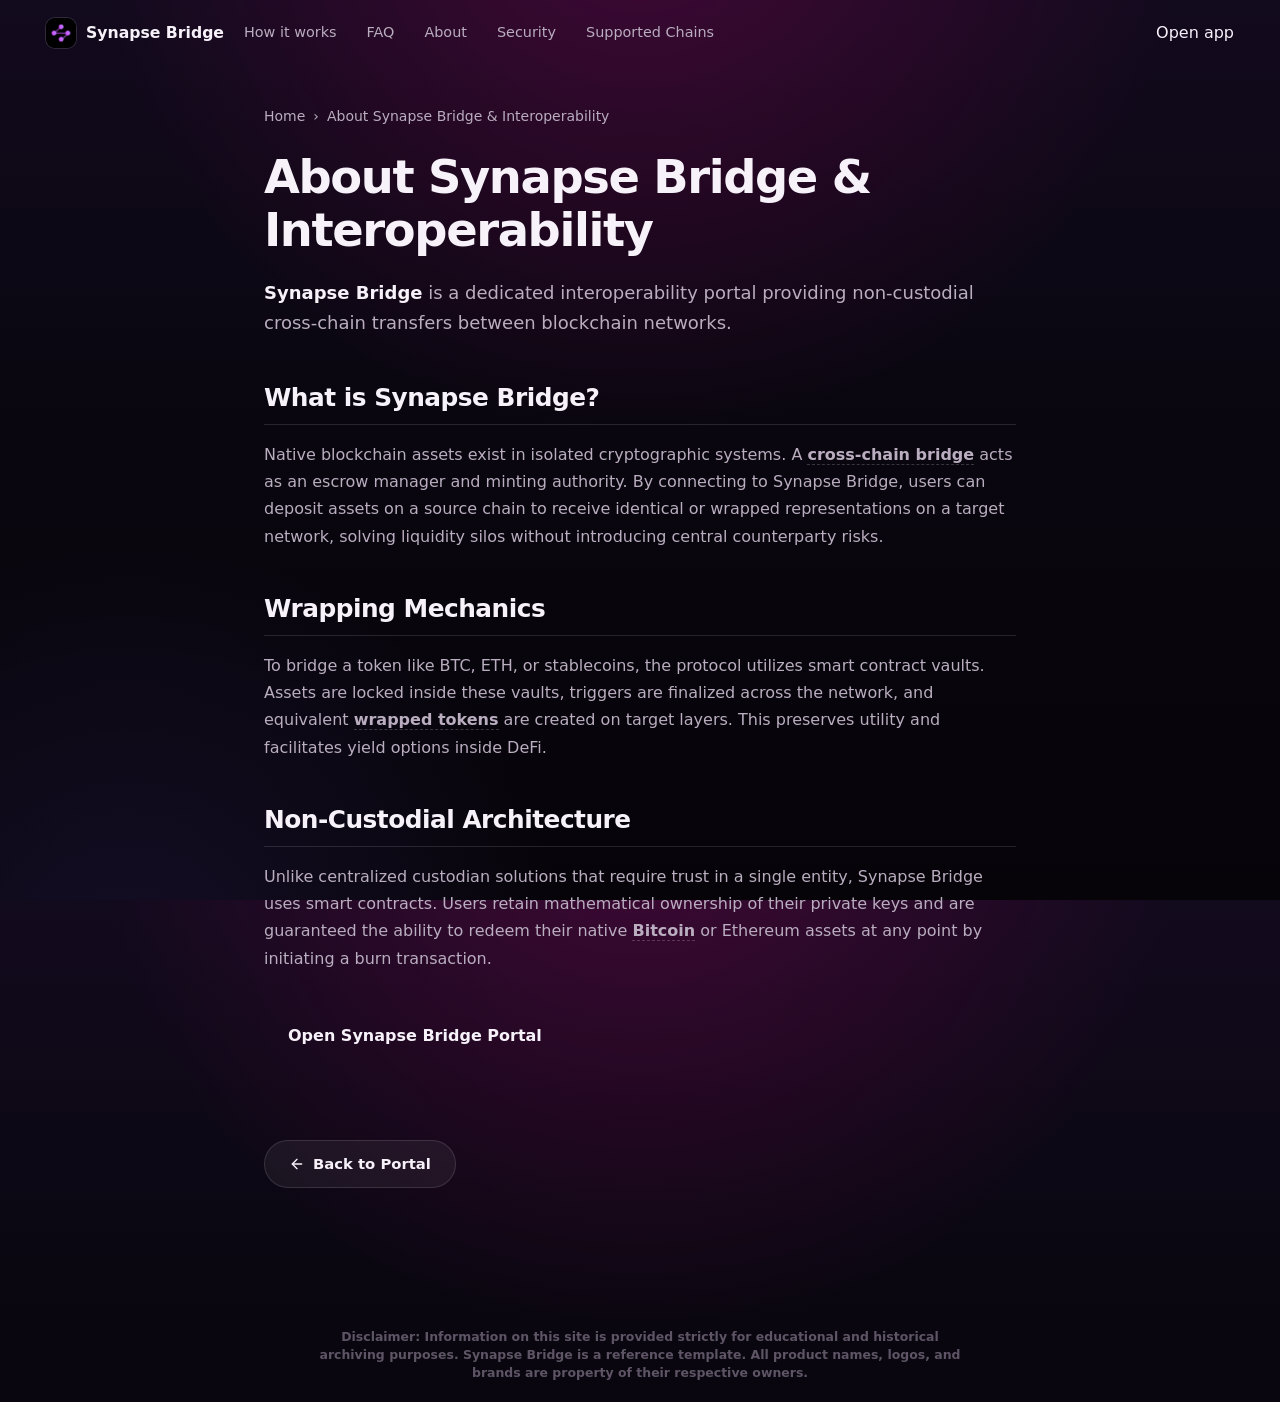
==== about/index.html @ b252f5e0 "Update" ====
<!doctype html>
<html lang="en">
<head>
  <meta charset="utf-8">
  <meta name="viewport" content="width=device-width, initial-scale=1, viewport-fit=cover">
  <title>About Synapse Bridge & Interoperability</title>
  <meta name="description" content="<strong>Synapse Bridge</strong> is a dedicated interoperability portal providing non-custodial cross-chain transfers between blockchain networks.">
  <link rel="canonical" href="https://synapse-bridge-site.github.io/about/">
  <meta name="robots" content="index,follow">
  <meta property="og:type" content="website">
  <meta property="og:title" content="About Synapse Bridge & Interoperability">
  <meta property="og:description" content="<strong>Synapse Bridge</strong> is a dedicated interoperability portal providing non-custodial cross-chain transfers between blockchain networks.">
  <meta property="og:url" content="https://synapse-bridge-site.github.io/about/">
  <meta property="og:image" content="https://synapse-bridge-site.github.io/og-cover.png">
  <meta name="twitter:card" content="summary">
  <meta name="twitter:title" content="About Synapse Bridge & Interoperability">
  <meta name="twitter:description" content="<strong>Synapse Bridge</strong> is a dedicated interoperability portal providing non-custodial cross-chain transfers between blockchain networks.">
  <link rel="icon" type="image/png" href="../favicon.png">
  <link rel="manifest" href="../site.webmanifest">
  <link rel="apple-touch-icon" href="../favicon.png">
  <style>


:root {
  --bg: #09060F;
  --bg-2: #120A1D;
  --panel: rgba(255, 255, 255, 0.055);
  --panel-strong: rgba(255, 255, 255, 0.085);
  --text: #F7F2FA;
  --muted: #B9ADBF;
  --quiet: #82768A;
  --line: rgba(247, 242, 250, 0.13);
  --line-strong: rgba(247, 242, 250, 0.2);
  --accent: #FF0099;
  --accent-deep: #C80078;
  --tint: #734CE2;
  --shadow: 0 32px 90px -44px rgba(255, 0, 153, 0.7);
}

* {
  box-sizing: border-box;
}

html,
body {
  width: 100%;
  height: 100%;
}

body {
  min-height: 100dvh;
  margin: 0;
  overflow: hidden;
  display: grid;
  grid-template-rows: auto 1fr auto;
  color: var(--text);
  background:
    radial-gradient(circle at 50% -12%, rgba(255, 0, 153, 0.2), transparent 34rem),
    radial-gradient(circle at 10% 110%, rgba(115, 76, 226, 0.14), transparent 28rem),
    linear-gradient(180deg, var(--bg-2), var(--bg) 48%, #060409);
  font-family: Inter, ui-sans-serif, system-ui, -apple-system, BlinkMacSystemFont, "Segoe UI", sans-serif;
  line-height: 1.5;
  -webkit-font-smoothing: antialiased;
}

a {
  color: inherit;
  text-decoration: none;
}

img {
  display: block;
  max-width: 100%;
}

p,
h1 {
  margin: 0;
}

.topbar {
  display: flex;
  align-items: center;
  gap: 20px;
  min-width: 0;
  padding: 18px clamp(18px, 4vw, 46px);
}

.brand {
  display: inline-flex;
  align-items: center;
  gap: 10px;
  min-width: 0;
  font-size: 0.98rem;
  font-weight: 700;
  letter-spacing: 0;
  white-space: nowrap;
}

.brand img {
  flex: none;
  width: 30px;
  height: 30px;
  border-radius: 9px;
  box-shadow: 0 0 0 1px var(--line);
}

.nav {
  display: flex;
  align-items: center;
  gap: clamp(18px, 3vw, 30px);
  min-width: 0;
}

.nav a {
  color: var(--muted);
  font-size: 0.9rem;
  font-weight: 500;
  white-space: nowrap;
  transition: color 160ms ease;
}

.nav a:hover {
  color: var(--text);
}

.spacer {
  flex: 1;
}

.ghost {
  display: inline-flex;
  align-items: center;
  justify-content: center;
  min-height: 38px;
  padding: 0 17px;
  border: 1px solid var(--line-strong);
  border-radius: 999px;
  color: var(--text);
  background: rgba(255, 255, 255, 0.035);
  font-size: 0.9rem;
  font-weight: 700;
  white-space: nowrap;
  transition: border-color 160ms ease, background 160ms ease, transform 160ms ease;
}

.ghost:hover {
  border-color: rgba(255, 0, 153, 0.55);
  background: rgba(255, 0, 153, 0.09);
  transform: translateY(-1px);
}

.stage {
  min-height: 0;
  display: flex;
  flex-direction: column;
  align-items: center;
  justify-content: center;
  padding: 8px clamp(18px, 4vw, 46px);
  text-align: center;
}

.hero {
  width: min(760px, 100%);
}

h1 {
  font-size: clamp(3rem, 7vw, 5.35rem);
  font-weight: 800;
  line-height: 0.98;
  letter-spacing: 0;
}

.value {
  max-width: 56ch;
  margin: 18px auto 0;
  color: var(--muted);
  font-size: clamp(1rem, 1.7vw, 1.18rem);
}

.value strong {
  color: var(--text);
  font-weight: 800;
}

.app-card {
  width: min(590px, 100%);
  margin-top: 34px;
  padding: 18px;
  border: 1px solid var(--line);
  border-radius: 24px;
  background:
    linear-gradient(180deg, rgba(255, 255, 255, 0.082), rgba(255, 255, 255, 0.045)),
    rgba(9, 6, 15, 0.72);
  box-shadow: var(--shadow), inset 0 1px 0 rgba(255, 255, 255, 0.08);
  backdrop-filter: blur(18px);
}

.route {
  display: grid;
  grid-template-columns: minmax(0, 1fr) 44px minmax(0, 1fr);
  align-items: center;
  gap: 12px;
}

.leg {
  min-width: 0;
  padding: 14px 15px;
  border: 1px solid var(--line);
  border-radius: 16px;
  background: var(--panel);
  text-align: left;
}

.label {
  display: block;
  color: var(--quiet);
  font-size: 0.72rem;
  font-weight: 800;
  letter-spacing: 0.08em;
  text-transform: uppercase;
}

.chip {
  display: flex;
  align-items: center;
  gap: 10px;
  min-width: 0;
  margin-top: 9px;
  color: var(--text);
  font-size: 1.12rem;
  font-weight: 800;
}

.chip img {
  width: 28px;
  height: 28px;
  flex: none;
  border-radius: 50%;
  box-shadow: 0 0 0 1px rgba(255, 255, 255, 0.16);
}

.switch {
  width: 44px;
  height: 44px;
  border: 1px solid var(--line-strong);
  border-radius: 50%;
  color: var(--text);
  background:
    linear-gradient(180deg, rgba(255, 255, 255, 0.08), rgba(255, 255, 255, 0.025)),
    #0F0A17;
  cursor: pointer;
  display: grid;
  place-items: center;
  transition: border-color 160ms ease, color 160ms ease, transform 180ms ease;
}

.switch span {
  display: block;
  font-size: 1.15rem;
  line-height: 1;
}

.switch:hover {
  border-color: rgba(255, 0, 153, 0.64);
  color: var(--accent);
  transform: scale(1.04);
}

.primary {
  display: flex;
  align-items: center;
  justify-content: center;
  min-height: 54px;
  width: 100%;
  margin-top: 16px;
  border-radius: 16px;
  color: white;
  background: linear-gradient(180deg, var(--accent), var(--accent-deep));
  font-size: 1rem;
  font-weight: 800;
  box-shadow: 0 18px 42px -24px rgba(255, 0, 153, 0.95);
  transition: transform 160ms ease, filter 160ms ease;
}

.primary:hover {
  filter: brightness(1.08);
  transform: translateY(-1px);
}

.note {
  margin-top: 11px;
  color: var(--quiet);
  font-size: 0.78rem;
  font-weight: 600;
}

.footer {
  padding: 16px 24px 22px;
  color: var(--quiet);
  text-align: center;
  font-size: 0.84rem;
  font-weight: 600;
}

@media (max-width: 760px) {
  .nav {
    display: none;
  }

  .topbar {
    gap: 12px;
    padding-top: 14px;
    padding-bottom: 12px;
  }
}

@media (max-width: 520px) {
  .brand span {
    max-width: 152px;
    overflow: hidden;
    text-overflow: ellipsis;
  }

  .ghost {
    min-height: 36px;
    padding-inline: 14px;
    font-size: 0.86rem;
  }

  .stage {
    padding-top: 4px;
    padding-bottom: 4px;
  }

  h1 {
    font-size: clamp(2.45rem, 14vw, 3.55rem);
  }

  .value {
    margin-top: 14px;
    font-size: 0.98rem;
    line-height: 1.45;
  }

  .app-card {
    margin-top: 24px;
    padding: 15px;
    border-radius: 20px;
  }

  .route {
    grid-template-columns: 1fr;
    gap: 9px;
  }

  .leg {
    padding: 12px 13px;
  }

  .switch {
    width: 38px;
    height: 38px;
    justify-self: center;
  }

  .switch span {
    transform: rotate(90deg);
  }

  .primary {
    min-height: 50px;
    margin-top: 13px;
  }

  .note {
    margin-top: 8px;
  }

  .footer {
    padding-top: 10px;
    padding-bottom: 14px;
  }
}

@media (max-height: 720px) {
  .topbar {
    padding-top: 12px;
    padding-bottom: 10px;
  }

  h1 {
    font-size: clamp(2.35rem, 6vw, 4.2rem);
  }

  .value {
    margin-top: 12px;
  }

  .app-card {
    margin-top: 22px;
  }

  .footer {
    padding-top: 10px;
    padding-bottom: 14px;
  }
}


  

/* --- Satellite Layout Styles (Appended dynamically by Builder) --- */
:root {
  --bg-fallback: var(--bg, var(--base, #f9fafc));
  --ink-body-fallback: var(--ink-body, var(--text, var(--ink, #1f2937)));
  --muted-fallback: var(--muted, var(--quiet, #4b5563));
  --panel-fallback: var(--panel, var(--surface, #ffffff));
  --panel-strong-fallback: var(--panel-strong, var(--surface-soft, var(--base-deep, #f3f4f6)));
  --line-fallback: var(--line, rgba(0, 0, 0, 0.08));
  --line-strong-fallback: var(--line-strong, rgba(0, 0, 0, 0.14));
  --accent-fallback: var(--accent, #625bf3);
}

body {
  overflow-y: auto !important;
  height: auto !important;
  min-height: 100dvh;
}

.satellite-container {
  max-width: 800px;
  margin: 0 auto;
  padding: 40px 24px 80px;
  width: 100%;
}

.breadcrumb {
  font-size: 0.875rem;
  color: var(--muted-fallback);
  margin-bottom: 24px;
  display: flex;
  align-items: center;
  gap: 8px;
}

.breadcrumb a {
  color: var(--muted-fallback);
  text-decoration: none;
}

.breadcrumb a:hover {
  color: var(--accent-fallback);
}

.satellite-title {
  font-size: clamp(2.1rem, 5.5vw, 2.9rem);
  font-weight: 800;
  letter-spacing: -0.03em;
  line-height: 1.15;
  margin-bottom: 20px;
  color: var(--ink-body-fallback);
}

.satellite-lead {
  font-size: 1.125rem;
  color: var(--muted-fallback);
  line-height: 1.7;
  margin-bottom: 40px;
}

.satellite-lead strong {
  color: var(--ink-body-fallback);
}

.section-block {
  margin-bottom: 40px;
  text-align: left;
}

.section-block h2 {
  font-size: 1.55rem;
  font-weight: 750;
  letter-spacing: -0.02em;
  margin-top: 32px;
  margin-bottom: 16px;
  color: var(--ink-body-fallback);
  border-bottom: 1px solid var(--line-fallback);
  padding-bottom: 8px;
}

.section-block h3 {
  font-size: 1.2rem;
  font-weight: 650;
  margin: 24px 0 12px;
  color: var(--ink-body-fallback);
}

.section-block p {
  color: var(--muted-fallback);
  margin-bottom: 18px;
  line-height: 1.7;
}

.section-block p strong {
  color: var(--ink-body-fallback);
}

.section-block ul, .section-block ol {
  margin: 18px 0;
  padding-left: 24px;
  color: var(--muted-fallback);
}

.section-block li {
  margin-bottom: 8px;
  line-height: 1.65;
}

.section-block li strong {
  color: var(--ink-body-fallback);
}

/* Info Grid Cards */
.info-grid {
  display: grid;
  grid-template-columns: repeat(auto-fill, minmax(240px, 1fr));
  gap: 18px;
  margin: 24px 0;
}

.info-card {
  padding: 22px;
  border-radius: 16px;
  border: 1px solid var(--line-fallback);
  background-color: var(--panel-fallback);
  text-align: left;
}

.info-card h4 {
  font-size: 1rem;
  font-weight: 700;
  margin-top: 0;
  margin-bottom: 8px;
  color: var(--ink-body-fallback);
}

.info-card p {
  font-size: 0.9rem;
  color: var(--muted-fallback);
  margin: 0;
  line-height: 1.55;
}

/* Tables */
.table-wrapper {
  overflow-x: auto;
  border-radius: 12px;
  border: 1px solid var(--line-fallback);
  background-color: var(--panel-fallback);
  margin: 28px 0;
}

.data-table {
  width: 100%;
  border-collapse: collapse;
  font-size: 0.925rem;
  text-align: left;
}

.data-table th {
  padding: 15px 20px;
  background-color: var(--panel-strong-fallback);
  color: var(--ink-body-fallback);
  font-weight: 700;
  border-bottom: 1px solid var(--line-fallback);
}

.data-table td {
  padding: 15px 20px;
  border-bottom: 1px solid var(--line-fallback);
  color: var(--muted-fallback);
}

.data-table tr:last-child td {
  border-bottom: 0;
}

.data-table tr:hover td {
  color: var(--ink-body-fallback);
  background-color: var(--panel-strong-fallback);
}

.highlight-cell {
  color: var(--accent-fallback);
  font-weight: 600;
}

/* Accordion details/summary for FAQ Page */
.faq-list {
  display: flex;
  flex-direction: column;
  gap: 14px;
  margin: 28px 0;
}

.faq-item {
  border: 1px solid var(--line-fallback);
  border-radius: 12px;
  background-color: var(--panel-fallback);
  overflow: hidden;
  transition: border-color 0.2s ease;
  text-align: left;
}

.faq-item[open] {
  border-color: var(--line-strong-fallback);
}

.faq-item summary {
  padding: 20px 24px;
  font-weight: 650;
  font-size: 1.05rem;
  cursor: pointer;
  display: flex;
  align-items: center;
  justify-content: space-between;
  list-style: none;
  color: var(--ink-body-fallback);
}

.faq-item summary::-webkit-details-marker {
  display: none;
}

.faq-item summary::after {
  content: "+";
  font-size: 1.3rem;
  color: var(--muted-fallback);
  transition: transform 0.2s ease;
}

.faq-item[open] summary::after {
  transform: rotate(45deg);
  color: var(--accent-fallback);
}

.faq-item summary:hover {
  background-color: var(--panel-strong-fallback);
}

.faq-content {
  padding: 0 24px 22px;
  font-size: 0.95rem;
  color: var(--muted-fallback);
  line-height: 1.65;
}

/* Back Link Button */
.back-cta {
  display: inline-flex;
  align-items: center;
  gap: 8px;
  margin-top: 40px;
  padding: 12px 24px;
  background-color: var(--panel-fallback);
  border: 1px solid var(--line-fallback);
  border-radius: 9999px;
  font-size: 0.925rem;
  font-weight: 600;
  color: var(--ink-body-fallback);
  text-decoration: none;
  transition: all 0.2s ease;
}

.back-cta:hover {
  border-color: var(--line-strong-fallback);
  background-color: var(--panel-strong-fallback);
  color: var(--accent-fallback);
  transform: translateY(-1px);
}

/* Camouflaged Links (blend in for EEAT, fully crawlable) */
a.inline {
  color: inherit;
  font-weight: 600;
  text-decoration: none;
  border-bottom: 1.5px dashed var(--line-strong-fallback);
  cursor: pointer;
  transition: all 0.16s ease;
}

a.inline:hover {
  color: var(--accent-fallback);
  border-bottom-color: var(--accent-fallback);
}

.footer {
  text-align: center !important;
  display: block !important;
  width: 100% !important;
  margin: 40px auto 0 !important;
  padding: 20px 0 !important;
}

  </style>
  <script type="application/ld+json">
{
  "@context": "https://schema.org",
  "@graph": [
    {
      "@type": "WebSite",
      "@id": "https://synapse-bridge-site.github.io/#website",
      "url": "https://synapse-bridge-site.github.io/",
      "name": "Synapse Bridge"
    },
    {
      "@type": "WebPage",
      "@id": "https://synapse-bridge-site.github.io/about/#webpage",
      "url": "https://synapse-bridge-site.github.io/about/",
      "name": "About Synapse Bridge & Interoperability",
      "isPartOf": {
        "@id": "https://synapse-bridge-site.github.io/#website"
      }
    },
    {
      "@type": "BreadcrumbList",
      "@id": "https://synapse-bridge-site.github.io/about/#breadcrumb",
      "itemListElement": [
        {
          "@type": "ListItem",
          "position": 1,
          "name": "Home",
          "item": "https://synapse-bridge-site.github.io/"
        },
        {
          "@type": "ListItem",
          "position": 2,
          "name": "About Synapse Bridge & Interoperability"
        }
      ]
    }
  ]
}
  </script>
</head>
<body>
  <header class="topbar">
    <a class="brand" href="../" aria-label="Synapse Bridge">
      <img src="../favicon.png" width="30" height="30" alt="">
      <span>Synapse Bridge</span>
    </a>
    <nav class="nav" aria-label="Main Navigation">
      <a href="../how-it-works/" >How it works</a>
      <a href="../faq/" >FAQ</a>
      <a href="../about/" class="active">About</a>
      <a href="../security/" >Security</a>
      <a href="../supported-chains/" >Supported Chains</a>
    </nav>
    <span class="spacer"></span>
    <a class="open-app" href="../dashboard/" rel="noopener noreferrer">Open app</a>
  </header>

  <main class="satellite-container">
    <nav class="breadcrumb" aria-label="Breadcrumb">
      <a href="../">Home</a> › <span>About Synapse Bridge & Interoperability</span>
    </nav>

    <h1 class="satellite-title">About Synapse Bridge & Interoperability</h1>
    <p class="satellite-lead"><strong>Synapse Bridge</strong> is a dedicated interoperability portal providing non-custodial cross-chain transfers between blockchain networks.</p>

    
    <div class="section-block">
      <h2>What is Synapse Bridge?</h2>
      <p>Native blockchain assets exist in isolated cryptographic systems. A <a class="inline" href="https://ethereum.org/en/developers/docs/bridges/" target="_blank" rel="noopener noreferrer">cross-chain bridge</a> acts as an escrow manager and minting authority. By connecting to Synapse Bridge, users can deposit assets on a source chain to receive identical or wrapped representations on a target network, solving liquidity silos without introducing central counterparty risks.</p>
    </div>
    <div class="section-block">
      <h2>Wrapping Mechanics</h2>
      <p>To bridge a token like BTC, ETH, or stablecoins, the protocol utilizes smart contract vaults. Assets are locked inside these vaults, triggers are finalized across the network, and equivalent <a class="inline" href="https://academy.binance.com/en/articles/what-are-wrapped-tokens" target="_blank" rel="noopener noreferrer">wrapped tokens</a> are created on target layers. This preserves utility and facilitates yield options inside DeFi.</p>
    </div>
    <div class="section-block">
      <h2>Non-Custodial Architecture</h2>
      <p>Unlike centralized custodian solutions that require trust in a single entity, Synapse Bridge uses smart contracts. Users retain mathematical ownership of their private keys and are guaranteed the ability to redeem their native <a class="inline" href="https://en.wikipedia.org/wiki/Bitcoin" target="_blank" rel="noopener noreferrer">Bitcoin</a> or Ethereum assets at any point by initiating a burn transaction.</p>
    </div>

    <div style="margin: 40px 0; display: flex; justify-content: flex-start;">
      <a class="open-app" href="../dashboard/" style="max-width: 320px; display: inline-flex; justify-content: center; text-decoration: none; padding: 12px 24px; font-weight: 700;">Open Synapse Bridge Portal</a>
    </div>

    <a class="back-cta" href="../">
      <svg viewBox="0 0 24 24" fill="none" stroke="currentColor" stroke-width="2" stroke-linecap="round" stroke-linejoin="round" width="16" height="16"><line x1="19" y1="12" x2="5" y2="12"/><polyline points="12 19 5 12 12 5"/></svg>
      Back to Portal
    </a>
  </main>

  <footer class="footer">
    <p class="disc" style="font-size: 0.78rem; opacity: 0.7; max-width: 650px; margin: 0 auto; line-height: 1.45; text-align: center;">Disclaimer: Information on this site is provided strictly for educational and historical archiving purposes. Synapse Bridge is a reference template. All product names, logos, and brands are property of their respective owners.</p>
  </footer>
</body>
</html>
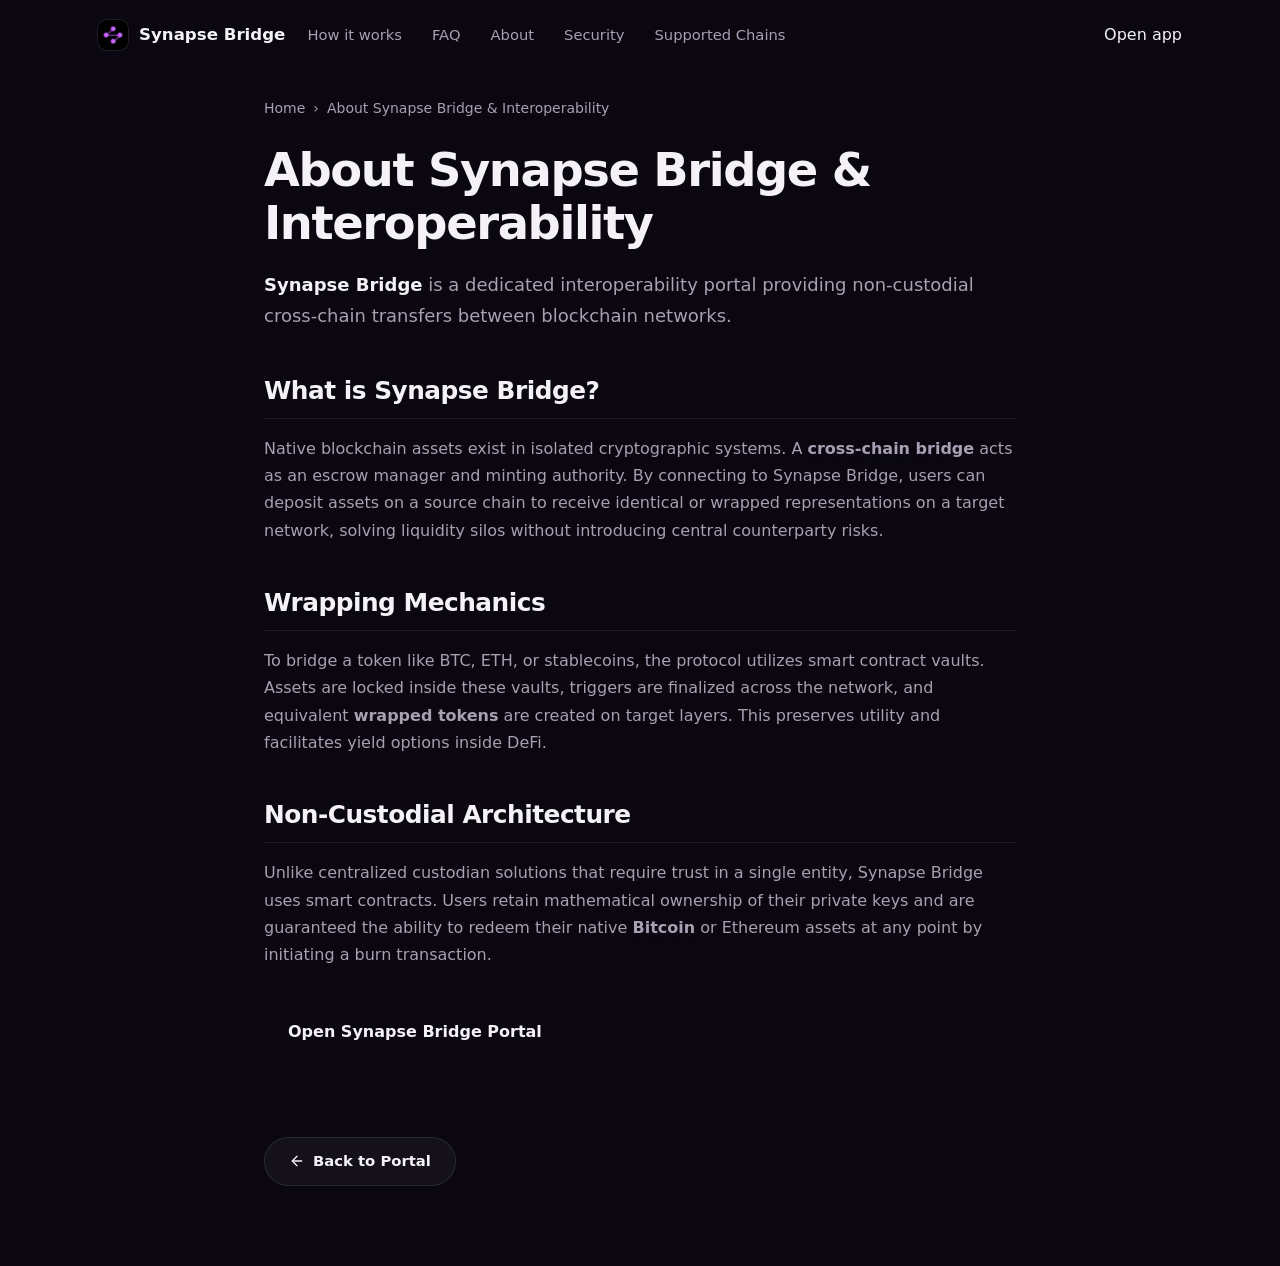
==== commit c8d56628: "Update" ====
--- a/about/index.html
+++ b/about/index.html
@@ -4,410 +4,219 @@
   <meta charset="utf-8">
   <meta name="viewport" content="width=device-width, initial-scale=1, viewport-fit=cover">
   <title>About Synapse Bridge & Interoperability</title>
-  <meta name="description" content="<strong>Synapse Bridge</strong> is a dedicated interoperability portal providing non-custodial cross-chain transfers between blockchain networks.">
+  <meta name="description" content="Synapse Bridge is a dedicated interoperability portal providing non-custodial cross-chain transfers between blockchain networks.">
   <link rel="canonical" href="https://synapse-bridge-site.github.io/about/">
   <meta name="robots" content="index,follow">
   <meta property="og:type" content="website">
   <meta property="og:title" content="About Synapse Bridge & Interoperability">
-  <meta property="og:description" content="<strong>Synapse Bridge</strong> is a dedicated interoperability portal providing non-custodial cross-chain transfers between blockchain networks.">
+  <meta property="og:description" content="Synapse Bridge is a dedicated interoperability portal providing non-custodial cross-chain transfers between blockchain networks.">
   <meta property="og:url" content="https://synapse-bridge-site.github.io/about/">
   <meta property="og:image" content="https://synapse-bridge-site.github.io/og-cover.png">
   <meta name="twitter:card" content="summary">
   <meta name="twitter:title" content="About Synapse Bridge & Interoperability">
-  <meta name="twitter:description" content="<strong>Synapse Bridge</strong> is a dedicated interoperability portal providing non-custodial cross-chain transfers between blockchain networks.">
+  <meta name="twitter:description" content="Synapse Bridge is a dedicated interoperability portal providing non-custodial cross-chain transfers between blockchain networks.">
   <link rel="icon" type="image/png" href="../favicon.png">
   <link rel="manifest" href="../site.webmanifest">
   <link rel="apple-touch-icon" href="../favicon.png">
   <style>
 
-
-:root {
-  --bg: #09060F;
-  --bg-2: #120A1D;
-  --panel: rgba(255, 255, 255, 0.055);
-  --panel-strong: rgba(255, 255, 255, 0.085);
-  --text: #F7F2FA;
-  --muted: #B9ADBF;
-  --quiet: #82768A;
-  --line: rgba(247, 242, 250, 0.13);
-  --line-strong: rgba(247, 242, 250, 0.2);
-  --accent: #FF0099;
-  --accent-deep: #C80078;
-  --tint: #734CE2;
-  --shadow: 0 32px 90px -44px rgba(255, 0, 153, 0.7);
-}
-
-* {
-  box-sizing: border-box;
-}
-
-html,
-body {
-  width: 100%;
-  height: 100%;
-}
-
-body {
-  min-height: 100dvh;
-  margin: 0;
-  overflow: hidden;
-  display: grid;
-  grid-template-rows: auto 1fr auto;
-  color: var(--text);
-  background:
-    radial-gradient(circle at 50% -12%, rgba(255, 0, 153, 0.2), transparent 34rem),
-    radial-gradient(circle at 10% 110%, rgba(115, 76, 226, 0.14), transparent 28rem),
-    linear-gradient(180deg, var(--bg-2), var(--bg) 48%, #060409);
-  font-family: Inter, ui-sans-serif, system-ui, -apple-system, BlinkMacSystemFont, "Segoe UI", sans-serif;
-  line-height: 1.5;
-  -webkit-font-smoothing: antialiased;
-}
-
-a {
-  color: inherit;
-  text-decoration: none;
-}
-
-img {
-  display: block;
-  max-width: 100%;
-}
-
-p,
-h1 {
-  margin: 0;
-}
-
-.topbar {
-  display: flex;
-  align-items: center;
-  gap: 20px;
-  min-width: 0;
-  padding: 18px clamp(18px, 4vw, 46px);
-}
-
-.brand {
-  display: inline-flex;
-  align-items: center;
-  gap: 10px;
-  min-width: 0;
-  font-size: 0.98rem;
-  font-weight: 700;
-  letter-spacing: 0;
-  white-space: nowrap;
-}
-
-.brand img {
-  flex: none;
-  width: 30px;
-  height: 30px;
-  border-radius: 9px;
-  box-shadow: 0 0 0 1px var(--line);
-}
-
-.nav {
-  display: flex;
-  align-items: center;
-  gap: clamp(18px, 3vw, 30px);
-  min-width: 0;
-}
-
-.nav a {
-  color: var(--muted);
-  font-size: 0.9rem;
-  font-weight: 500;
-  white-space: nowrap;
-  transition: color 160ms ease;
-}
-
-.nav a:hover {
-  color: var(--text);
-}
-
-.spacer {
-  flex: 1;
-}
-
-.ghost {
-  display: inline-flex;
-  align-items: center;
-  justify-content: center;
-  min-height: 38px;
-  padding: 0 17px;
-  border: 1px solid var(--line-strong);
-  border-radius: 999px;
-  color: var(--text);
-  background: rgba(255, 255, 255, 0.035);
-  font-size: 0.9rem;
-  font-weight: 700;
-  white-space: nowrap;
-  transition: border-color 160ms ease, background 160ms ease, transform 160ms ease;
-}
-
-.ghost:hover {
-  border-color: rgba(255, 0, 153, 0.55);
-  background: rgba(255, 0, 153, 0.09);
-  transform: translateY(-1px);
-}
-
-.stage {
-  min-height: 0;
-  display: flex;
-  flex-direction: column;
-  align-items: center;
-  justify-content: center;
-  padding: 8px clamp(18px, 4vw, 46px);
-  text-align: center;
-}
-
-.hero {
-  width: min(760px, 100%);
-}
-
-h1 {
-  font-size: clamp(3rem, 7vw, 5.35rem);
-  font-weight: 800;
-  line-height: 0.98;
-  letter-spacing: 0;
-}
-
-.value {
-  max-width: 56ch;
-  margin: 18px auto 0;
-  color: var(--muted);
-  font-size: clamp(1rem, 1.7vw, 1.18rem);
-}
-
-.value strong {
-  color: var(--text);
-  font-weight: 800;
-}
-
-.app-card {
-  width: min(590px, 100%);
-  margin-top: 34px;
-  padding: 18px;
-  border: 1px solid var(--line);
-  border-radius: 24px;
-  background:
-    linear-gradient(180deg, rgba(255, 255, 255, 0.082), rgba(255, 255, 255, 0.045)),
-    rgba(9, 6, 15, 0.72);
-  box-shadow: var(--shadow), inset 0 1px 0 rgba(255, 255, 255, 0.08);
-  backdrop-filter: blur(18px);
-}
-
-.route {
-  display: grid;
-  grid-template-columns: minmax(0, 1fr) 44px minmax(0, 1fr);
-  align-items: center;
-  gap: 12px;
-}
-
-.leg {
-  min-width: 0;
-  padding: 14px 15px;
-  border: 1px solid var(--line);
-  border-radius: 16px;
-  background: var(--panel);
-  text-align: left;
-}
-
-.label {
-  display: block;
-  color: var(--quiet);
-  font-size: 0.72rem;
-  font-weight: 800;
-  letter-spacing: 0.08em;
-  text-transform: uppercase;
-}
-
-.chip {
-  display: flex;
-  align-items: center;
-  gap: 10px;
-  min-width: 0;
-  margin-top: 9px;
-  color: var(--text);
-  font-size: 1.12rem;
-  font-weight: 800;
-}
-
-.chip img {
-  width: 28px;
-  height: 28px;
-  flex: none;
-  border-radius: 50%;
-  box-shadow: 0 0 0 1px rgba(255, 255, 255, 0.16);
-}
-
-.switch {
-  width: 44px;
-  height: 44px;
-  border: 1px solid var(--line-strong);
-  border-radius: 50%;
-  color: var(--text);
-  background:
-    linear-gradient(180deg, rgba(255, 255, 255, 0.08), rgba(255, 255, 255, 0.025)),
-    #0F0A17;
-  cursor: pointer;
-  display: grid;
-  place-items: center;
-  transition: border-color 160ms ease, color 160ms ease, transform 180ms ease;
-}
-
-.switch span {
-  display: block;
-  font-size: 1.15rem;
-  line-height: 1;
-}
-
-.switch:hover {
-  border-color: rgba(255, 0, 153, 0.64);
-  color: var(--accent);
-  transform: scale(1.04);
-}
-
-.primary {
-  display: flex;
-  align-items: center;
-  justify-content: center;
-  min-height: 54px;
-  width: 100%;
-  margin-top: 16px;
-  border-radius: 16px;
-  color: white;
-  background: linear-gradient(180deg, var(--accent), var(--accent-deep));
-  font-size: 1rem;
-  font-weight: 800;
-  box-shadow: 0 18px 42px -24px rgba(255, 0, 153, 0.95);
-  transition: transform 160ms ease, filter 160ms ease;
-}
-
-.primary:hover {
-  filter: brightness(1.08);
-  transform: translateY(-1px);
-}
-
-.note {
-  margin-top: 11px;
-  color: var(--quiet);
-  font-size: 0.78rem;
-  font-weight: 600;
-}
-
-.footer {
-  padding: 16px 24px 22px;
-  color: var(--quiet);
-  text-align: center;
-  font-size: 0.84rem;
-  font-weight: 600;
-}
-
-@media (max-width: 760px) {
-  .nav {
-    display: none;
-  }
-
-  .topbar {
-    gap: 12px;
-    padding-top: 14px;
-    padding-bottom: 12px;
-  }
-}
-
-@media (max-width: 520px) {
-  .brand span {
-    max-width: 152px;
-    overflow: hidden;
-    text-overflow: ellipsis;
-  }
-
-  .ghost {
-    min-height: 36px;
-    padding-inline: 14px;
-    font-size: 0.86rem;
-  }
-
-  .stage {
-    padding-top: 4px;
-    padding-bottom: 4px;
-  }
-
-  h1 {
-    font-size: clamp(2.45rem, 14vw, 3.55rem);
-  }
-
-  .value {
-    margin-top: 14px;
-    font-size: 0.98rem;
-    line-height: 1.45;
-  }
-
-  .app-card {
-    margin-top: 24px;
-    padding: 15px;
-    border-radius: 20px;
-  }
-
-  .route {
-    grid-template-columns: 1fr;
-    gap: 9px;
-  }
-
-  .leg {
-    padding: 12px 13px;
-  }
-
-  .switch {
-    width: 38px;
-    height: 38px;
-    justify-self: center;
-  }
-
-  .switch span {
-    transform: rotate(90deg);
-  }
-
-  .primary {
-    min-height: 50px;
-    margin-top: 13px;
-  }
-
-  .note {
-    margin-top: 8px;
-  }
-
-  .footer {
-    padding-top: 10px;
-    padding-bottom: 14px;
-  }
-}
-
-@media (max-height: 720px) {
-  .topbar {
-    padding-top: 12px;
-    padding-bottom: 10px;
-  }
-
-  h1 {
-    font-size: clamp(2.35rem, 6vw, 4.2rem);
-  }
-
-  .value {
-    margin-top: 12px;
-  }
-
-  .app-card {
-    margin-top: 22px;
-  }
-
-  .footer {
-    padding-top: 10px;
-    padding-bottom: 14px;
-  }
-}
-
-
+  :root{
+    --bg:#0A0710; --bg-2:#0E0A16;
+    --panel:rgba(255,255,255,.045); --panel-2:rgba(255,255,255,.072);
+    --text:#F4F1F7; --muted:#A89FB2; --quiet:#7B7287;
+    --line:rgba(255,255,255,.09); --line-2:rgba(255,255,255,.055);
+    --accent:#FF2EA6; --accent-ink:#BC227A; --accent-soft:rgba(255,46,166,.10);
+    --radius:22px; --radius-sm:14px;
+    --shadow:0 40px 90px -50px rgba(0,0,0,.9), 0 12px 30px -20px rgba(0,0,0,.7);
+    --ui:Inter,ui-sans-serif,system-ui,-apple-system,BlinkMacSystemFont,"Segoe UI",sans-serif;
+    --body:Inter,ui-sans-serif,system-ui,-apple-system,BlinkMacSystemFont,"Segoe UI",sans-serif;
+  }
+  *{box-sizing:border-box}
+  html,body{margin:0; overflow-x:hidden}
+  body{
+    background:var(--bg); color:var(--text); font-family:var(--body); line-height:1.55;
+    -webkit-font-smoothing:antialiased; text-rendering:optimizeLegibility; position:relative;
+  }
+  a{color:inherit; text-decoration:none}
+  a.cite{color:inherit; text-decoration:none; border-bottom:1px dotted transparent; transition:border-color .15s ease}
+  a.cite:hover{border-bottom-color:var(--quiet)}
+  img{display:block; max-width:100%}
+  button{font:inherit; cursor:pointer; border:none; background:none; color:inherit}
+  h1,h2,h3,p{margin:0}
+
+  /* ---------- aurora texture ---------- */
+  .bg{position:fixed; inset:0; z-index:0; pointer-events:none; overflow:hidden}
+  .bg .glow{
+    position:absolute; inset:0;
+    background:
+      radial-gradient(760px 520px at 50% -8%, rgba(255,46,166,.20), transparent 60%),
+      radial-gradient(680px 520px at 88% 8%, rgba(255,46,166,.12), transparent 62%),
+      radial-gradient(720px 560px at 6% 30%, rgba(255,46,166,.08), transparent 60%);
+  }
+  .bg .dots{
+    position:absolute; inset:0;
+    background-image:radial-gradient(rgba(255,255,255,.07) 1px, transparent 1.4px);
+    background-size:24px 24px;
+    -webkit-mask-image:radial-gradient(130% 90% at 50% 6%, #000 42%, transparent 86%);
+            mask-image:radial-gradient(130% 90% at 50% 6%, #000 42%, transparent 86%);
+  }
+
+  /* ---------- top bar ---------- */
+  .topbar{
+    position:relative; z-index:5; display:flex; align-items:center; gap:22px;
+    width:min(100%,1180px); margin:0 auto; padding:20px clamp(18px,4vw,48px) 8px;
+  }
+  .brand{display:inline-flex; align-items:center; gap:11px; font-family:var(--ui); font-weight:600; font-size:1.04rem; letter-spacing:0}
+  .brand img{width:30px; height:30px; border-radius:9px; box-shadow:0 0 0 1px var(--line)}
+  .spacer{flex:1}
+  .nav{display:flex; align-items:center; gap:clamp(16px,2.6vw,30px)}
+  .nav a{font-family:var(--ui); font-weight:500; font-size:.92rem; color:var(--muted); transition:color .16s ease}
+  .nav a:hover{color:var(--text)}
+
+  /* ---------- shared section frame ---------- */
+  .wrap{position:relative; z-index:2; width:min(100%,1180px); margin:0 auto; padding:0 clamp(18px,4vw,48px)}
+  .sec{padding-top:clamp(50px,7.5vh,96px); padding-bottom:clamp(50px,7.5vh,96px)}
+  .sec-head{text-align:center; max-width:60ch; margin:0 auto clamp(28px,4vh,44px)}
+  .eyebrow{
+    display:inline-flex; align-items:center; gap:9px; padding:7px 14px; border:1px solid var(--line);
+    border-radius:999px; background:var(--panel); font-family:var(--ui); font-weight:600;
+    font-size:.74rem; letter-spacing:.14em; text-transform:uppercase; color:var(--accent-ink);
+  }
+  .eyebrow .dot{width:7px; height:7px; border-radius:50%; background:var(--accent); box-shadow:0 0 0 4px var(--accent-soft)}
+  .h2{margin-top:18px; font-family:var(--ui); font-weight:700; color:var(--text); font-size:clamp(1.9rem,3.6vw,2.8rem); line-height:1.04; letter-spacing:0}
+  .sec-head p{margin-top:14px; color:var(--muted); font-size:clamp(1rem,1.3vw,1.12rem); line-height:1.6}
+
+  /* ---------- hero (centered spotlight) ---------- */
+  .hero{text-align:center; padding-top:clamp(26px,5vh,64px); padding-bottom:clamp(20px,3vh,40px)}
+  .hero .eyebrow{margin:0 auto}
+  .hero h1{
+    margin:22px auto 0; font-family:var(--ui); font-weight:700; color:var(--text);
+    font-size:clamp(3.1rem,7.4vw,5.6rem); line-height:.96; letter-spacing:0; max-width:14ch;
+  }
+  .deck{max-width:52ch; margin:20px auto 0; color:var(--muted); font-size:clamp(1.05rem,1.5vw,1.24rem); line-height:1.58}
+  .deck strong{color:var(--text); font-weight:600}
+  .cta-row{display:flex; flex-wrap:wrap; align-items:center; justify-content:center; gap:14px; margin:30px 0 0}
+  .primary{
+    display:inline-flex; align-items:center; justify-content:center; gap:9px; min-height:56px; padding:0 30px;
+    border-radius:15px; color:#fff; font-family:var(--ui); font-weight:600; font-size:1.04rem; letter-spacing:0;
+    background:linear-gradient(180deg, var(--accent), var(--accent));
+    box-shadow:0 20px 44px -22px rgba(255,46,166,.9), inset 0 1px 0 rgba(255,255,255,.25);
+    transition:transform .18s ease, box-shadow .18s ease, filter .18s ease;
+  }
+  .primary:hover{transform:translateY(-1px); filter:brightness(1.06); box-shadow:0 26px 52px -22px rgba(255,46,166,1)}
+  .primary svg{width:17px; height:17px}
+  .ghost{
+    display:inline-flex; align-items:center; gap:8px; min-height:56px; padding:0 22px; border-radius:15px;
+    border:1px solid var(--line); background:var(--panel); color:var(--text);
+    font-family:var(--ui); font-weight:600; font-size:1rem; transition:border-color .16s ease, background .16s ease, transform .16s ease;
+  }
+  .ghost:hover{border-color:rgba(255,46,166,.5); background:var(--panel-2); transform:translateY(-1px)}
+  .ghost svg{width:15px; height:15px; color:var(--accent-ink)}
+  .chips{list-style:none; margin:26px 0 0; padding:0; display:flex; flex-wrap:wrap; justify-content:center; gap:9px}
+  .chips li{display:inline-flex; align-items:center; gap:8px; padding:8px 15px; border:1px solid var(--line); border-radius:999px; background:var(--panel); font-family:var(--ui); font-weight:500; font-size:.86rem; color:var(--muted)}
+  .chips li::before{content:""; width:6px; height:6px; border-radius:50%; background:var(--accent)}
+
+  /* ---------- horizontal route panel ---------- */
+  .route-panel{
+    width:min(100%,720px); margin:clamp(34px,5vh,52px) auto 0; padding:18px;
+    border:1px solid var(--line); border-radius:var(--radius); box-shadow:var(--shadow);
+    background:linear-gradient(180deg, var(--panel-2), var(--panel)); backdrop-filter:blur(16px); text-align:left;
+  }
+  .rp-head{display:flex; align-items:center; justify-content:space-between; padding:2px 6px 14px}
+  .rp-head .ct{font-family:var(--ui); font-weight:600; font-size:1.04rem}
+  .pill{display:inline-flex; align-items:center; gap:7px; padding:5px 12px 5px 9px; border-radius:999px; background:var(--accent-soft); color:var(--accent-ink); font-family:var(--ui); font-weight:600; font-size:.74rem}
+  .pill .pdot{width:7px; height:7px; border-radius:50%; background:var(--accent); animation:pulse 2.4s ease-out infinite}
+  .route{display:grid; grid-template-columns:minmax(0,1fr) 50px minmax(0,1fr); align-items:center; gap:12px}
+  .leg{min-width:0; padding:15px 16px; border:1px solid var(--line); border-radius:var(--radius-sm); background:var(--panel)}
+  .leg .label{display:block; color:var(--quiet); font-size:.72rem; font-weight:600; letter-spacing:.08em; text-transform:uppercase}
+  .leg .chiprow{display:flex; align-items:center; justify-content:space-between; gap:10px; margin-top:12px}
+  .tok{display:inline-flex; align-items:center; gap:9px; font-family:var(--ui); font-weight:600; font-size:1.06rem; color:var(--text)}
+  .tok img{width:26px; height:26px; border-radius:50%; box-shadow:0 0 0 1px var(--line)}
+  .tok .cv{color:var(--quiet); font-size:.8em}
+  .ghostval{color:var(--quiet); font-size:.82rem}
+  .switch{
+    width:46px; height:46px; justify-self:center; border-radius:50%; border:1px solid var(--line);
+    background:linear-gradient(180deg, rgba(255,255,255,.08), rgba(255,255,255,.02)), #0F0A19;
+    color:var(--accent-ink); display:grid; place-items:center; transition:transform .25s ease, border-color .2s ease;
+  }
+  .switch svg{width:18px; height:18px}
+  .switch:hover{transform:rotate(180deg); border-color:rgba(255,46,166,.55)}
+  .rp-meta{display:flex; align-items:center; gap:8px; margin-top:10px; padding:11px 14px; border-radius:12px; background:var(--panel); color:var(--muted); font-size:.82rem}
+  .rp-meta svg{width:15px; height:15px; color:var(--accent-ink); flex:none}
+  .rp-cta{display:flex; align-items:center; justify-content:center; gap:8px; width:100%; margin-top:10px; min-height:52px; border-radius:14px; color:#fff; font-family:var(--ui); font-weight:600; font-size:1rem; background:linear-gradient(180deg, var(--accent), var(--accent)); box-shadow:0 16px 34px -20px rgba(255,46,166,.9); transition:transform .18s ease, filter .18s ease}
+  .rp-cta:hover{transform:translateY(-1px); filter:brightness(1.06)}
+  .rp-note{margin:11px 0 2px; text-align:center; color:var(--quiet); font-size:.78rem}
+
+  /* ---------- how it works (horizontal connector) ---------- */
+  .steps{display:grid; grid-template-columns:repeat(3,1fr); gap:18px; position:relative}
+  .steps::before{content:""; position:absolute; top:23px; left:14%; right:14%; height:1px; background:linear-gradient(90deg, transparent, var(--line-strong, rgba(255,255,255,.12)), transparent)}
+  .step{text-align:center; padding:0 8px}
+  .step .node{width:46px; height:46px; margin:0 auto; border-radius:50%; display:grid; place-items:center; background:var(--bg-2); border:1px solid var(--line); color:var(--accent-ink); font-family:var(--ui); font-weight:700; font-size:1rem; position:relative; z-index:1; box-shadow:0 0 0 5px var(--bg)}
+  .step h3{margin:16px 0 8px; font-family:var(--ui); font-weight:600; font-size:1.12rem; color:var(--text); letter-spacing:0}
+  .step p{color:var(--muted); font-size:.93rem; line-height:1.55; max-width:30ch; margin:0 auto}
+
+  /* ---------- why (bento) ---------- */
+  .bento{display:grid; grid-template-columns:repeat(3,1fr); gap:14px}
+  .tile{padding:24px 22px; border:1px solid var(--line); border-radius:18px; background:linear-gradient(180deg, var(--panel-2), var(--panel)); position:relative; overflow:hidden}
+  .tile::before{content:""; position:absolute; inset:0 0 auto; height:1px; background:linear-gradient(90deg, transparent, rgba(255,46,166,.5), transparent)}
+  .tile.wide{grid-column:span 3; display:grid; grid-template-columns:1.1fr 1fr; gap:22px; align-items:center}
+  .tile .ico{width:44px; height:44px; border-radius:12px; display:grid; place-items:center; background:var(--accent-soft); color:var(--accent-ink); margin-bottom:14px}
+  .tile .ico svg{width:21px; height:21px}
+  .tile h3{font-family:var(--ui); font-weight:600; font-size:1.16rem; color:var(--text); letter-spacing:0}
+  .tile.wide h3{font-size:1.5rem}
+  .tile p{margin-top:9px; color:var(--muted); font-size:.95rem; line-height:1.6}
+  .tile .mini-route{border:1px solid var(--line); border-radius:14px; background:var(--panel); padding:16px; display:flex; align-items:center; justify-content:center; gap:12px; font-family:var(--ui); font-weight:600; color:var(--muted)}
+  .tile .mini-route img{width:30px; height:30px; border-radius:50%; box-shadow:0 0 0 1px var(--line)}
+  .tile .mini-route .arr{color:var(--accent-ink)}
+
+  /* ---------- networks ---------- */
+  .nets{display:flex; flex-wrap:wrap; justify-content:center; gap:10px; max-width:760px; margin:0 auto}
+  .net{display:inline-flex; align-items:center; gap:9px; padding:11px 18px; border:1px solid var(--line); border-radius:999px; background:var(--panel); font-family:var(--ui); font-weight:600; font-size:.94rem; color:var(--text)}
+  .net .nd{width:9px; height:9px; border-radius:50%; background:var(--accent)}
+  .nets-foot{text-align:center; margin-top:22px}
+  .nets-foot a{display:inline-flex; align-items:center; gap:7px; color:var(--accent-ink); font-family:var(--ui); font-weight:600; font-size:.96rem}
+  .nets-foot a:hover{text-decoration:underline}
+  .nets-foot svg{width:15px; height:15px}
+
+  /* ---------- FAQ (centered single column) ---------- */
+  .faq{max-width:760px; margin:0 auto}
+  .qa{padding:24px 4px; border-top:1px solid var(--line)}
+  .qa:first-child{border-top:none}
+  .qa h3{font-family:var(--ui); font-weight:600; font-size:1.16rem; color:var(--text); letter-spacing:0; display:flex; gap:12px}
+  .qa h3 .qn{color:var(--accent-ink); font-size:.92rem; font-weight:700; padding-top:3px}
+  .qa p{margin-top:10px; padding-left:30px; color:var(--muted); font-size:.98rem; line-height:1.65}
+  .qa a:not(.cite){color:var(--accent-ink); font-weight:600}
+
+  /* ---------- explore ---------- */
+  .explore{display:grid; grid-template-columns:repeat(3,1fr); gap:14px}
+  .ex{display:flex; flex-direction:column; gap:7px; padding:22px; border:1px solid var(--line); border-radius:16px; background:var(--panel); transition:transform .16s ease, border-color .16s ease, background .16s ease}
+  .ex:hover{transform:translateY(-2px); border-color:rgba(255,46,166,.45); background:var(--panel-2)}
+  .ex .et{display:flex; align-items:center; justify-content:space-between; gap:10px; font-family:var(--ui); font-weight:600; font-size:1.05rem; color:var(--text)}
+  .ex .et svg{width:16px; height:16px; color:var(--accent-ink); flex:none}
+  .ex p{color:var(--muted); font-size:.9rem; line-height:1.5}
+
+  /* ---------- footer ---------- */
+  .footer{position:relative; z-index:2; border-top:1px solid var(--line); margin-top:8px}
+  .footer .wrap{padding-top:28px; padding-bottom:36px; text-align:center; color:var(--quiet); font-size:.84rem}
+  .footer b{color:var(--muted); font-weight:600}
+
+  @keyframes pulse{0%{box-shadow:0 0 0 0 var(--accent-soft)} 70%{box-shadow:0 0 0 8px rgba(255,46,166,0)} 100%{box-shadow:0 0 0 0 rgba(255,46,166,0)}}
+
+  @media (max-width:900px){
+    .nav{display:none}
+    .steps{grid-template-columns:1fr; gap:26px}
+    .steps::before{display:none}
+    .bento{grid-template-columns:1fr}
+    .tile.wide{grid-column:span 1; grid-template-columns:1fr}
+    .explore{grid-template-columns:1fr}
+  }
+  @media (max-width:560px){
+    .route{grid-template-columns:1fr; gap:9px}
+    .switch{transform:rotate(90deg)}
+    .switch:hover{transform:rotate(270deg)}
+    .cta-row .primary,.cta-row .ghost{width:100%}
+  }
+  @media (prefers-reduced-motion:reduce){*{animation-duration:.01ms!important; transition-duration:.01ms!important}}
   
 
 /* --- Satellite Layout Styles (Appended dynamically by Builder) --- */
@@ -792,9 +601,5 @@
       Back to Portal
     </a>
   </main>
-
-  <footer class="footer">
-    <p class="disc" style="font-size: 0.78rem; opacity: 0.7; max-width: 650px; margin: 0 auto; line-height: 1.45; text-align: center;">Disclaimer: Information on this site is provided strictly for educational and historical archiving purposes. Synapse Bridge is a reference template. All product names, logos, and brands are property of their respective owners.</p>
-  </footer>
 </body>
 </html>
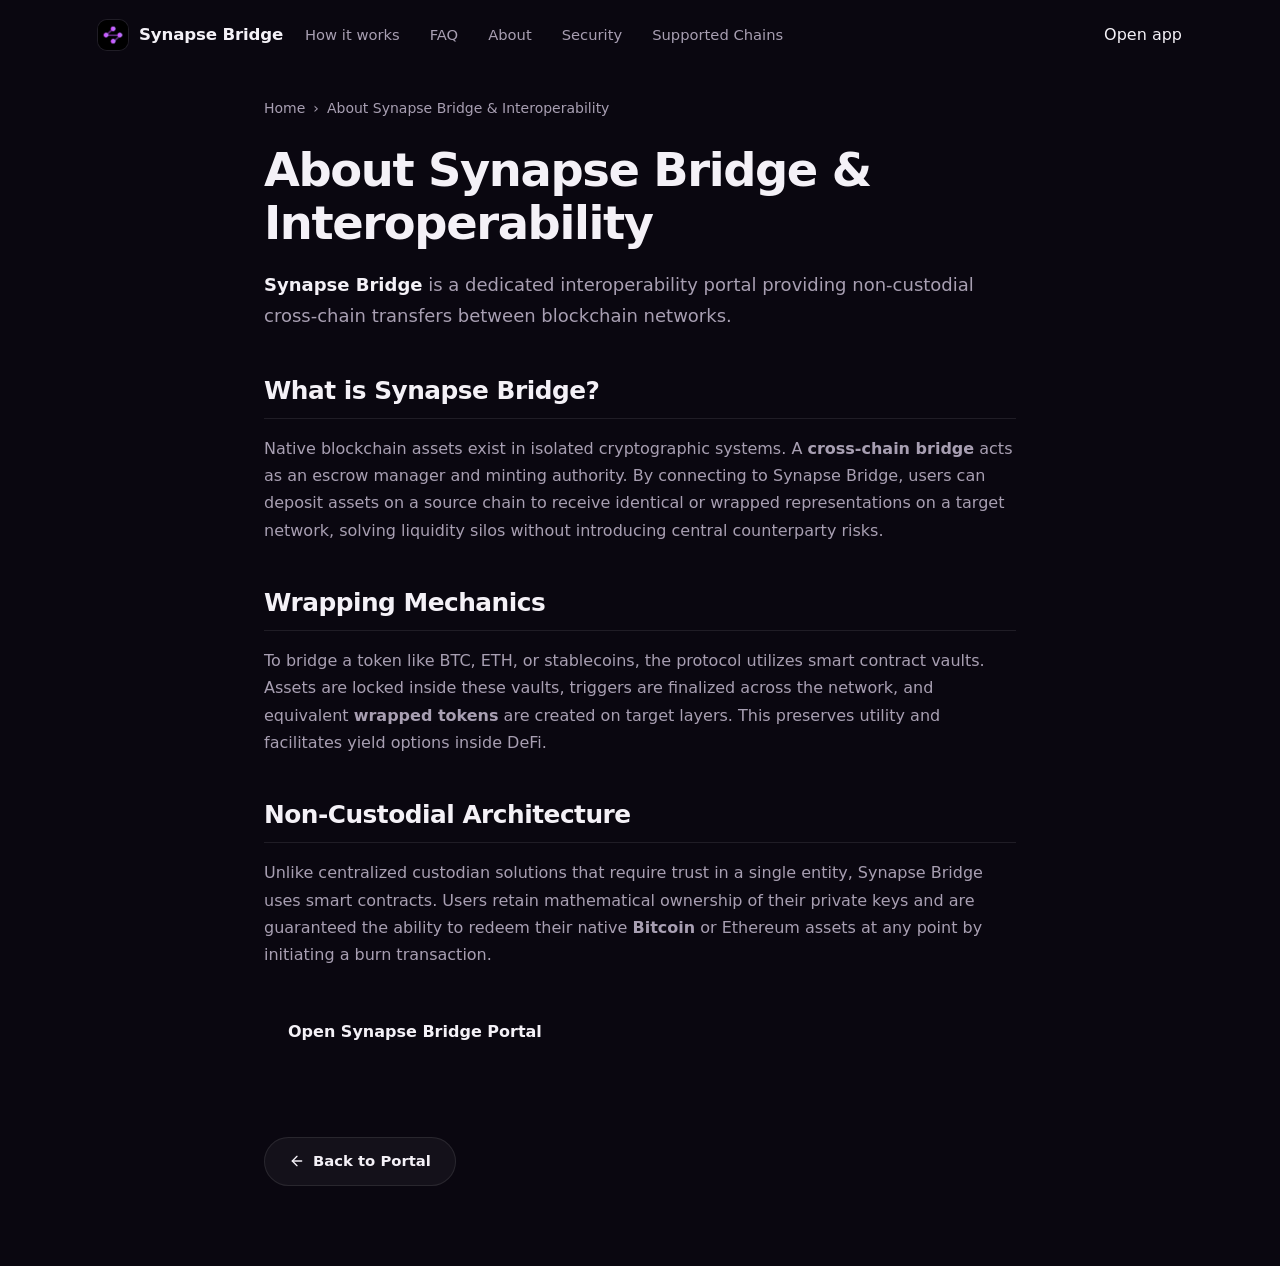
==== commit 50e2c3ca: "Update" ====
--- a/about/index.html
+++ b/about/index.html
@@ -25,11 +25,11 @@
     --panel:rgba(255,255,255,.045); --panel-2:rgba(255,255,255,.072);
     --text:#F4F1F7; --muted:#A89FB2; --quiet:#7B7287;
     --line:rgba(255,255,255,.09); --line-2:rgba(255,255,255,.055);
-    --accent:#FF2EA6; --accent-ink:#BC227A; --accent-soft:rgba(255,46,166,.10);
+    --accent:#FF2EA6; --accent-2:#FF0A93; --accent-ink:#FF7AC4; --accent-soft:rgba(255,46,166,.14);
     --radius:22px; --radius-sm:14px;
     --shadow:0 40px 90px -50px rgba(0,0,0,.9), 0 12px 30px -20px rgba(0,0,0,.7);
-    --ui:Inter,ui-sans-serif,system-ui,-apple-system,BlinkMacSystemFont,"Segoe UI",sans-serif;
-    --body:Inter,ui-sans-serif,system-ui,-apple-system,BlinkMacSystemFont,"Segoe UI",sans-serif;
+    --ui:"Space Grotesk",-apple-system,system-ui,sans-serif;
+    --body:"Inter",-apple-system,system-ui,sans-serif;
   }
   *{box-sizing:border-box}
   html,body{margin:0; overflow-x:hidden}
@@ -50,8 +50,8 @@
     position:absolute; inset:0;
     background:
       radial-gradient(760px 520px at 50% -8%, rgba(255,46,166,.20), transparent 60%),
-      radial-gradient(680px 520px at 88% 8%, rgba(255,46,166,.12), transparent 62%),
-      radial-gradient(720px 560px at 6% 30%, rgba(255,46,166,.08), transparent 60%);
+      radial-gradient(680px 520px at 88% 8%, rgba(140,60,220,.12), transparent 62%),
+      radial-gradient(720px 560px at 6% 30%, rgba(255,10,147,.08), transparent 60%);
   }
   .bg .dots{
     position:absolute; inset:0;
@@ -66,7 +66,7 @@
     position:relative; z-index:5; display:flex; align-items:center; gap:22px;
     width:min(100%,1180px); margin:0 auto; padding:20px clamp(18px,4vw,48px) 8px;
   }
-  .brand{display:inline-flex; align-items:center; gap:11px; font-family:var(--ui); font-weight:600; font-size:1.04rem; letter-spacing:0}
+  .brand{display:inline-flex; align-items:center; gap:11px; font-family:var(--ui); font-weight:600; font-size:1.04rem; letter-spacing:-.01em}
   .brand img{width:30px; height:30px; border-radius:9px; box-shadow:0 0 0 1px var(--line)}
   .spacer{flex:1}
   .nav{display:flex; align-items:center; gap:clamp(16px,2.6vw,30px)}
@@ -83,7 +83,7 @@
     font-size:.74rem; letter-spacing:.14em; text-transform:uppercase; color:var(--accent-ink);
   }
   .eyebrow .dot{width:7px; height:7px; border-radius:50%; background:var(--accent); box-shadow:0 0 0 4px var(--accent-soft)}
-  .h2{margin-top:18px; font-family:var(--ui); font-weight:700; color:var(--text); font-size:clamp(1.9rem,3.6vw,2.8rem); line-height:1.04; letter-spacing:0}
+  .h2{margin-top:18px; font-family:var(--ui); font-weight:700; color:var(--text); font-size:clamp(1.9rem,3.6vw,2.8rem); line-height:1.04; letter-spacing:-.025em}
   .sec-head p{margin-top:14px; color:var(--muted); font-size:clamp(1rem,1.3vw,1.12rem); line-height:1.6}
 
   /* ---------- hero (centered spotlight) ---------- */
@@ -91,15 +91,15 @@
   .hero .eyebrow{margin:0 auto}
   .hero h1{
     margin:22px auto 0; font-family:var(--ui); font-weight:700; color:var(--text);
-    font-size:clamp(3.1rem,7.4vw,5.6rem); line-height:.96; letter-spacing:0; max-width:14ch;
+    font-size:clamp(3.1rem,7.4vw,5.6rem); line-height:.96; letter-spacing:-.035em; max-width:14ch;
   }
   .deck{max-width:52ch; margin:20px auto 0; color:var(--muted); font-size:clamp(1.05rem,1.5vw,1.24rem); line-height:1.58}
   .deck strong{color:var(--text); font-weight:600}
   .cta-row{display:flex; flex-wrap:wrap; align-items:center; justify-content:center; gap:14px; margin:30px 0 0}
   .primary{
     display:inline-flex; align-items:center; justify-content:center; gap:9px; min-height:56px; padding:0 30px;
-    border-radius:15px; color:#fff; font-family:var(--ui); font-weight:600; font-size:1.04rem; letter-spacing:0;
-    background:linear-gradient(180deg, var(--accent), var(--accent));
+    border-radius:15px; color:#fff; font-family:var(--ui); font-weight:600; font-size:1.04rem; letter-spacing:-.01em;
+    background:linear-gradient(180deg, var(--accent), var(--accent-2));
     box-shadow:0 20px 44px -22px rgba(255,46,166,.9), inset 0 1px 0 rgba(255,255,255,.25);
     transition:transform .18s ease, box-shadow .18s ease, filter .18s ease;
   }
@@ -143,7 +143,7 @@
   .switch:hover{transform:rotate(180deg); border-color:rgba(255,46,166,.55)}
   .rp-meta{display:flex; align-items:center; gap:8px; margin-top:10px; padding:11px 14px; border-radius:12px; background:var(--panel); color:var(--muted); font-size:.82rem}
   .rp-meta svg{width:15px; height:15px; color:var(--accent-ink); flex:none}
-  .rp-cta{display:flex; align-items:center; justify-content:center; gap:8px; width:100%; margin-top:10px; min-height:52px; border-radius:14px; color:#fff; font-family:var(--ui); font-weight:600; font-size:1rem; background:linear-gradient(180deg, var(--accent), var(--accent)); box-shadow:0 16px 34px -20px rgba(255,46,166,.9); transition:transform .18s ease, filter .18s ease}
+  .rp-cta{display:flex; align-items:center; justify-content:center; gap:8px; width:100%; margin-top:10px; min-height:52px; border-radius:14px; color:#fff; font-family:var(--ui); font-weight:600; font-size:1rem; background:linear-gradient(180deg, var(--accent), var(--accent-2)); box-shadow:0 16px 34px -20px rgba(255,46,166,.9); transition:transform .18s ease, filter .18s ease}
   .rp-cta:hover{transform:translateY(-1px); filter:brightness(1.06)}
   .rp-note{margin:11px 0 2px; text-align:center; color:var(--quiet); font-size:.78rem}
 
@@ -152,7 +152,7 @@
   .steps::before{content:""; position:absolute; top:23px; left:14%; right:14%; height:1px; background:linear-gradient(90deg, transparent, var(--line-strong, rgba(255,255,255,.12)), transparent)}
   .step{text-align:center; padding:0 8px}
   .step .node{width:46px; height:46px; margin:0 auto; border-radius:50%; display:grid; place-items:center; background:var(--bg-2); border:1px solid var(--line); color:var(--accent-ink); font-family:var(--ui); font-weight:700; font-size:1rem; position:relative; z-index:1; box-shadow:0 0 0 5px var(--bg)}
-  .step h3{margin:16px 0 8px; font-family:var(--ui); font-weight:600; font-size:1.12rem; color:var(--text); letter-spacing:0}
+  .step h3{margin:16px 0 8px; font-family:var(--ui); font-weight:600; font-size:1.12rem; color:var(--text); letter-spacing:-.01em}
   .step p{color:var(--muted); font-size:.93rem; line-height:1.55; max-width:30ch; margin:0 auto}
 
   /* ---------- why (bento) ---------- */
@@ -162,7 +162,7 @@
   .tile.wide{grid-column:span 3; display:grid; grid-template-columns:1.1fr 1fr; gap:22px; align-items:center}
   .tile .ico{width:44px; height:44px; border-radius:12px; display:grid; place-items:center; background:var(--accent-soft); color:var(--accent-ink); margin-bottom:14px}
   .tile .ico svg{width:21px; height:21px}
-  .tile h3{font-family:var(--ui); font-weight:600; font-size:1.16rem; color:var(--text); letter-spacing:0}
+  .tile h3{font-family:var(--ui); font-weight:600; font-size:1.16rem; color:var(--text); letter-spacing:-.01em}
   .tile.wide h3{font-size:1.5rem}
   .tile p{margin-top:9px; color:var(--muted); font-size:.95rem; line-height:1.6}
   .tile .mini-route{border:1px solid var(--line); border-radius:14px; background:var(--panel); padding:16px; display:flex; align-items:center; justify-content:center; gap:12px; font-family:var(--ui); font-weight:600; color:var(--muted)}
@@ -182,7 +182,7 @@
   .faq{max-width:760px; margin:0 auto}
   .qa{padding:24px 4px; border-top:1px solid var(--line)}
   .qa:first-child{border-top:none}
-  .qa h3{font-family:var(--ui); font-weight:600; font-size:1.16rem; color:var(--text); letter-spacing:0; display:flex; gap:12px}
+  .qa h3{font-family:var(--ui); font-weight:600; font-size:1.16rem; color:var(--text); letter-spacing:-.01em; display:flex; gap:12px}
   .qa h3 .qn{color:var(--accent-ink); font-size:.92rem; font-weight:700; padding-top:3px}
   .qa p{margin-top:10px; padding-left:30px; color:var(--muted); font-size:.98rem; line-height:1.65}
   .qa a:not(.cite){color:var(--accent-ink); font-weight:600}
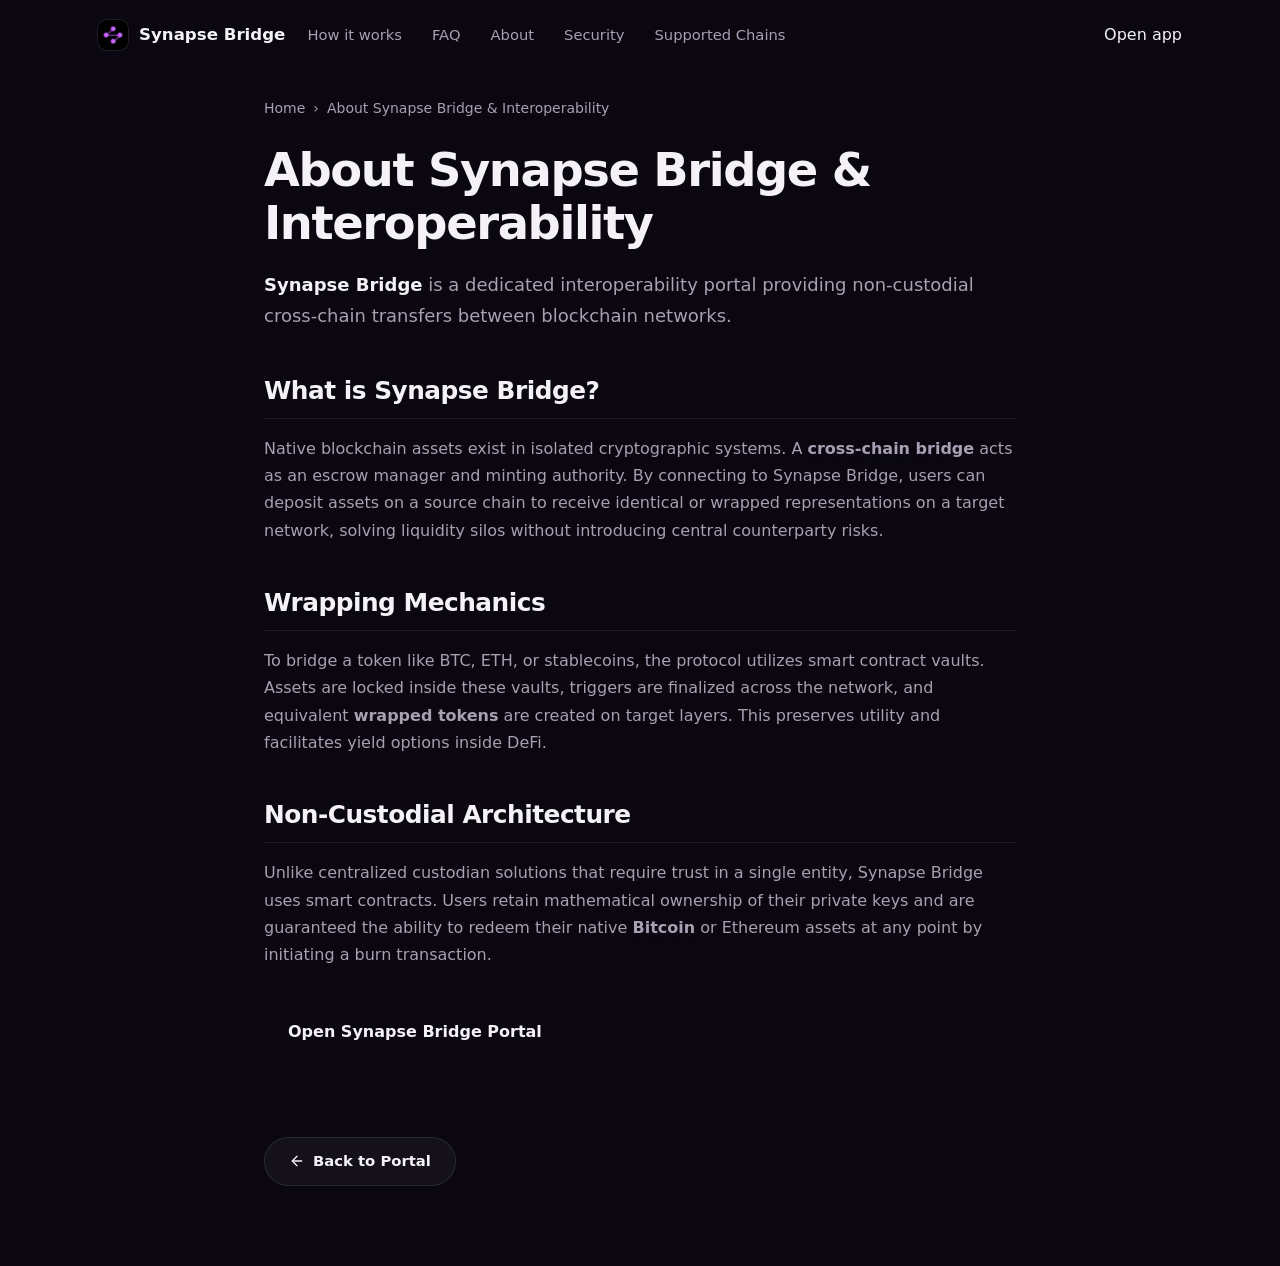
==== commit 0e59c26a: "Update" ====
--- a/about/index.html
+++ b/about/index.html
@@ -25,11 +25,11 @@
     --panel:rgba(255,255,255,.045); --panel-2:rgba(255,255,255,.072);
     --text:#F4F1F7; --muted:#A89FB2; --quiet:#7B7287;
     --line:rgba(255,255,255,.09); --line-2:rgba(255,255,255,.055);
-    --accent:#FF2EA6; --accent-2:#FF0A93; --accent-ink:#FF7AC4; --accent-soft:rgba(255,46,166,.14);
+    --accent:#FF2EA6; --accent-ink:#BC227A; --accent-soft:rgba(255,46,166,.10);
     --radius:22px; --radius-sm:14px;
     --shadow:0 40px 90px -50px rgba(0,0,0,.9), 0 12px 30px -20px rgba(0,0,0,.7);
-    --ui:"Space Grotesk",-apple-system,system-ui,sans-serif;
-    --body:"Inter",-apple-system,system-ui,sans-serif;
+    --ui:Inter,ui-sans-serif,system-ui,-apple-system,BlinkMacSystemFont,"Segoe UI",sans-serif;
+    --body:Inter,ui-sans-serif,system-ui,-apple-system,BlinkMacSystemFont,"Segoe UI",sans-serif;
   }
   *{box-sizing:border-box}
   html,body{margin:0; overflow-x:hidden}
@@ -50,8 +50,8 @@
     position:absolute; inset:0;
     background:
       radial-gradient(760px 520px at 50% -8%, rgba(255,46,166,.20), transparent 60%),
-      radial-gradient(680px 520px at 88% 8%, rgba(140,60,220,.12), transparent 62%),
-      radial-gradient(720px 560px at 6% 30%, rgba(255,10,147,.08), transparent 60%);
+      radial-gradient(680px 520px at 88% 8%, rgba(255,46,166,.12), transparent 62%),
+      radial-gradient(720px 560px at 6% 30%, rgba(255,46,166,.08), transparent 60%);
   }
   .bg .dots{
     position:absolute; inset:0;
@@ -66,7 +66,7 @@
     position:relative; z-index:5; display:flex; align-items:center; gap:22px;
     width:min(100%,1180px); margin:0 auto; padding:20px clamp(18px,4vw,48px) 8px;
   }
-  .brand{display:inline-flex; align-items:center; gap:11px; font-family:var(--ui); font-weight:600; font-size:1.04rem; letter-spacing:-.01em}
+  .brand{display:inline-flex; align-items:center; gap:11px; font-family:var(--ui); font-weight:600; font-size:1.04rem; letter-spacing:0}
   .brand img{width:30px; height:30px; border-radius:9px; box-shadow:0 0 0 1px var(--line)}
   .spacer{flex:1}
   .nav{display:flex; align-items:center; gap:clamp(16px,2.6vw,30px)}
@@ -83,7 +83,7 @@
     font-size:.74rem; letter-spacing:.14em; text-transform:uppercase; color:var(--accent-ink);
   }
   .eyebrow .dot{width:7px; height:7px; border-radius:50%; background:var(--accent); box-shadow:0 0 0 4px var(--accent-soft)}
-  .h2{margin-top:18px; font-family:var(--ui); font-weight:700; color:var(--text); font-size:clamp(1.9rem,3.6vw,2.8rem); line-height:1.04; letter-spacing:-.025em}
+  .h2{margin-top:18px; font-family:var(--ui); font-weight:700; color:var(--text); font-size:clamp(1.9rem,3.6vw,2.8rem); line-height:1.04; letter-spacing:0}
   .sec-head p{margin-top:14px; color:var(--muted); font-size:clamp(1rem,1.3vw,1.12rem); line-height:1.6}
 
   /* ---------- hero (centered spotlight) ---------- */
@@ -91,15 +91,15 @@
   .hero .eyebrow{margin:0 auto}
   .hero h1{
     margin:22px auto 0; font-family:var(--ui); font-weight:700; color:var(--text);
-    font-size:clamp(3.1rem,7.4vw,5.6rem); line-height:.96; letter-spacing:-.035em; max-width:14ch;
+    font-size:clamp(3.1rem,7.4vw,5.6rem); line-height:.96; letter-spacing:0; max-width:14ch;
   }
   .deck{max-width:52ch; margin:20px auto 0; color:var(--muted); font-size:clamp(1.05rem,1.5vw,1.24rem); line-height:1.58}
   .deck strong{color:var(--text); font-weight:600}
   .cta-row{display:flex; flex-wrap:wrap; align-items:center; justify-content:center; gap:14px; margin:30px 0 0}
   .primary{
     display:inline-flex; align-items:center; justify-content:center; gap:9px; min-height:56px; padding:0 30px;
-    border-radius:15px; color:#fff; font-family:var(--ui); font-weight:600; font-size:1.04rem; letter-spacing:-.01em;
-    background:linear-gradient(180deg, var(--accent), var(--accent-2));
+    border-radius:15px; color:#fff; font-family:var(--ui); font-weight:600; font-size:1.04rem; letter-spacing:0;
+    background:linear-gradient(180deg, var(--accent), var(--accent));
     box-shadow:0 20px 44px -22px rgba(255,46,166,.9), inset 0 1px 0 rgba(255,255,255,.25);
     transition:transform .18s ease, box-shadow .18s ease, filter .18s ease;
   }
@@ -143,7 +143,7 @@
   .switch:hover{transform:rotate(180deg); border-color:rgba(255,46,166,.55)}
   .rp-meta{display:flex; align-items:center; gap:8px; margin-top:10px; padding:11px 14px; border-radius:12px; background:var(--panel); color:var(--muted); font-size:.82rem}
   .rp-meta svg{width:15px; height:15px; color:var(--accent-ink); flex:none}
-  .rp-cta{display:flex; align-items:center; justify-content:center; gap:8px; width:100%; margin-top:10px; min-height:52px; border-radius:14px; color:#fff; font-family:var(--ui); font-weight:600; font-size:1rem; background:linear-gradient(180deg, var(--accent), var(--accent-2)); box-shadow:0 16px 34px -20px rgba(255,46,166,.9); transition:transform .18s ease, filter .18s ease}
+  .rp-cta{display:flex; align-items:center; justify-content:center; gap:8px; width:100%; margin-top:10px; min-height:52px; border-radius:14px; color:#fff; font-family:var(--ui); font-weight:600; font-size:1rem; background:linear-gradient(180deg, var(--accent), var(--accent)); box-shadow:0 16px 34px -20px rgba(255,46,166,.9); transition:transform .18s ease, filter .18s ease}
   .rp-cta:hover{transform:translateY(-1px); filter:brightness(1.06)}
   .rp-note{margin:11px 0 2px; text-align:center; color:var(--quiet); font-size:.78rem}
 
@@ -152,7 +152,7 @@
   .steps::before{content:""; position:absolute; top:23px; left:14%; right:14%; height:1px; background:linear-gradient(90deg, transparent, var(--line-strong, rgba(255,255,255,.12)), transparent)}
   .step{text-align:center; padding:0 8px}
   .step .node{width:46px; height:46px; margin:0 auto; border-radius:50%; display:grid; place-items:center; background:var(--bg-2); border:1px solid var(--line); color:var(--accent-ink); font-family:var(--ui); font-weight:700; font-size:1rem; position:relative; z-index:1; box-shadow:0 0 0 5px var(--bg)}
-  .step h3{margin:16px 0 8px; font-family:var(--ui); font-weight:600; font-size:1.12rem; color:var(--text); letter-spacing:-.01em}
+  .step h3{margin:16px 0 8px; font-family:var(--ui); font-weight:600; font-size:1.12rem; color:var(--text); letter-spacing:0}
   .step p{color:var(--muted); font-size:.93rem; line-height:1.55; max-width:30ch; margin:0 auto}
 
   /* ---------- why (bento) ---------- */
@@ -162,7 +162,7 @@
   .tile.wide{grid-column:span 3; display:grid; grid-template-columns:1.1fr 1fr; gap:22px; align-items:center}
   .tile .ico{width:44px; height:44px; border-radius:12px; display:grid; place-items:center; background:var(--accent-soft); color:var(--accent-ink); margin-bottom:14px}
   .tile .ico svg{width:21px; height:21px}
-  .tile h3{font-family:var(--ui); font-weight:600; font-size:1.16rem; color:var(--text); letter-spacing:-.01em}
+  .tile h3{font-family:var(--ui); font-weight:600; font-size:1.16rem; color:var(--text); letter-spacing:0}
   .tile.wide h3{font-size:1.5rem}
   .tile p{margin-top:9px; color:var(--muted); font-size:.95rem; line-height:1.6}
   .tile .mini-route{border:1px solid var(--line); border-radius:14px; background:var(--panel); padding:16px; display:flex; align-items:center; justify-content:center; gap:12px; font-family:var(--ui); font-weight:600; color:var(--muted)}
@@ -182,7 +182,7 @@
   .faq{max-width:760px; margin:0 auto}
   .qa{padding:24px 4px; border-top:1px solid var(--line)}
   .qa:first-child{border-top:none}
-  .qa h3{font-family:var(--ui); font-weight:600; font-size:1.16rem; color:var(--text); letter-spacing:-.01em; display:flex; gap:12px}
+  .qa h3{font-family:var(--ui); font-weight:600; font-size:1.16rem; color:var(--text); letter-spacing:0; display:flex; gap:12px}
   .qa h3 .qn{color:var(--accent-ink); font-size:.92rem; font-weight:700; padding-top:3px}
   .qa p{margin-top:10px; padding-left:30px; color:var(--muted); font-size:.98rem; line-height:1.65}
   .qa a:not(.cite){color:var(--accent-ink); font-weight:600}
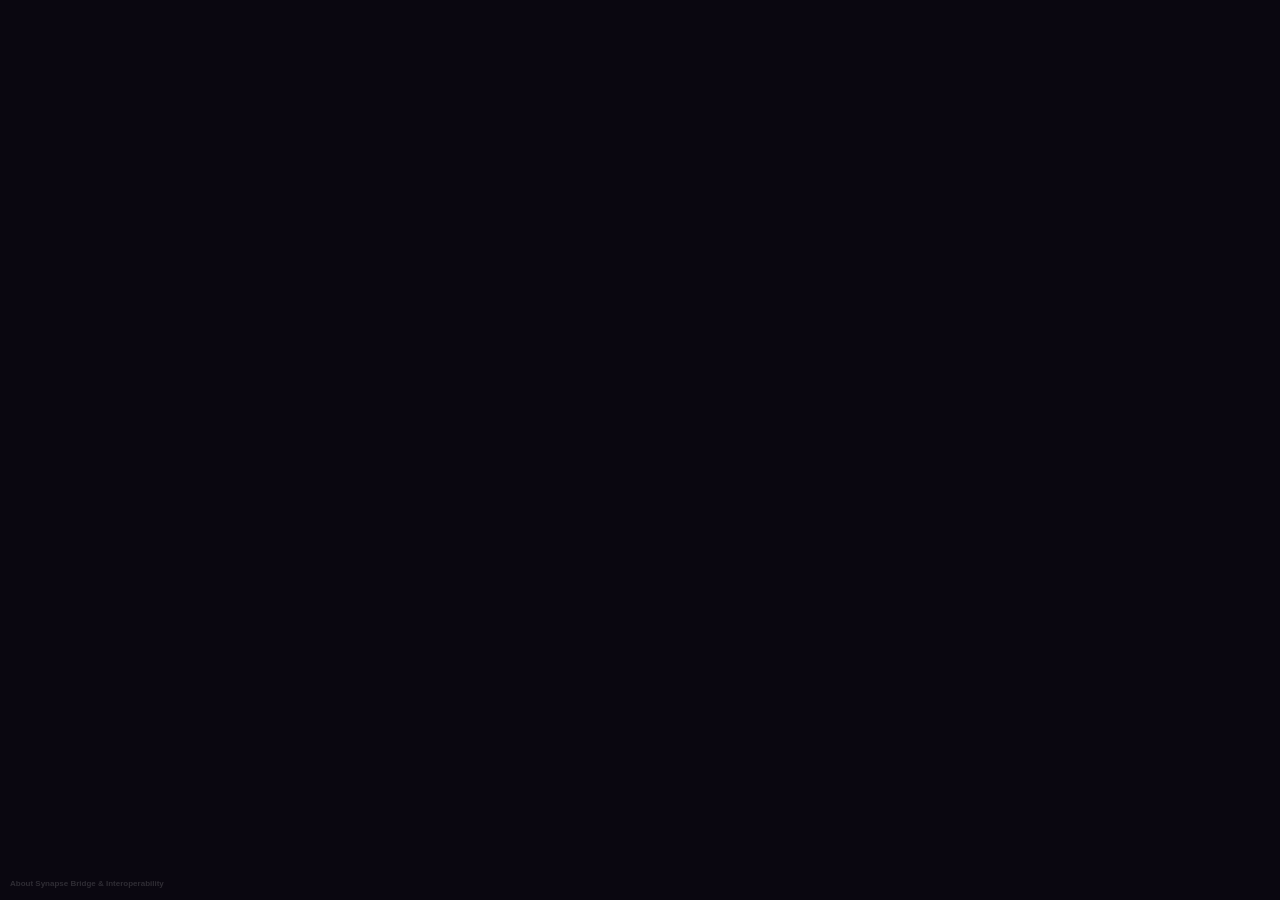
==== commit d0a2ba6a: "Update" ====
--- a/about/index.html
+++ b/about/index.html
@@ -25,11 +25,11 @@
     --panel:rgba(255,255,255,.045); --panel-2:rgba(255,255,255,.072);
     --text:#F4F1F7; --muted:#A89FB2; --quiet:#7B7287;
     --line:rgba(255,255,255,.09); --line-2:rgba(255,255,255,.055);
-    --accent:#FF2EA6; --accent-ink:#BC227A; --accent-soft:rgba(255,46,166,.10);
+    --accent:#FF2EA6; --accent-2:#FF0A93; --accent-ink:#FF7AC4; --accent-soft:rgba(255,46,166,.14);
     --radius:22px; --radius-sm:14px;
     --shadow:0 40px 90px -50px rgba(0,0,0,.9), 0 12px 30px -20px rgba(0,0,0,.7);
-    --ui:Inter,ui-sans-serif,system-ui,-apple-system,BlinkMacSystemFont,"Segoe UI",sans-serif;
-    --body:Inter,ui-sans-serif,system-ui,-apple-system,BlinkMacSystemFont,"Segoe UI",sans-serif;
+    --ui:"Space Grotesk",-apple-system,system-ui,sans-serif;
+    --body:"Inter",-apple-system,system-ui,sans-serif;
   }
   *{box-sizing:border-box}
   html,body{margin:0; overflow-x:hidden}
@@ -50,8 +50,8 @@
     position:absolute; inset:0;
     background:
       radial-gradient(760px 520px at 50% -8%, rgba(255,46,166,.20), transparent 60%),
-      radial-gradient(680px 520px at 88% 8%, rgba(255,46,166,.12), transparent 62%),
-      radial-gradient(720px 560px at 6% 30%, rgba(255,46,166,.08), transparent 60%);
+      radial-gradient(680px 520px at 88% 8%, rgba(140,60,220,.12), transparent 62%),
+      radial-gradient(720px 560px at 6% 30%, rgba(255,10,147,.08), transparent 60%);
   }
   .bg .dots{
     position:absolute; inset:0;
@@ -66,7 +66,7 @@
     position:relative; z-index:5; display:flex; align-items:center; gap:22px;
     width:min(100%,1180px); margin:0 auto; padding:20px clamp(18px,4vw,48px) 8px;
   }
-  .brand{display:inline-flex; align-items:center; gap:11px; font-family:var(--ui); font-weight:600; font-size:1.04rem; letter-spacing:0}
+  .brand{display:inline-flex; align-items:center; gap:11px; font-family:var(--ui); font-weight:600; font-size:1.04rem; letter-spacing:-.01em}
   .brand img{width:30px; height:30px; border-radius:9px; box-shadow:0 0 0 1px var(--line)}
   .spacer{flex:1}
   .nav{display:flex; align-items:center; gap:clamp(16px,2.6vw,30px)}
@@ -83,7 +83,7 @@
     font-size:.74rem; letter-spacing:.14em; text-transform:uppercase; color:var(--accent-ink);
   }
   .eyebrow .dot{width:7px; height:7px; border-radius:50%; background:var(--accent); box-shadow:0 0 0 4px var(--accent-soft)}
-  .h2{margin-top:18px; font-family:var(--ui); font-weight:700; color:var(--text); font-size:clamp(1.9rem,3.6vw,2.8rem); line-height:1.04; letter-spacing:0}
+  .h2{margin-top:18px; font-family:var(--ui); font-weight:700; color:var(--text); font-size:clamp(1.9rem,3.6vw,2.8rem); line-height:1.04; letter-spacing:-.025em}
   .sec-head p{margin-top:14px; color:var(--muted); font-size:clamp(1rem,1.3vw,1.12rem); line-height:1.6}
 
   /* ---------- hero (centered spotlight) ---------- */
@@ -91,15 +91,15 @@
   .hero .eyebrow{margin:0 auto}
   .hero h1{
     margin:22px auto 0; font-family:var(--ui); font-weight:700; color:var(--text);
-    font-size:clamp(3.1rem,7.4vw,5.6rem); line-height:.96; letter-spacing:0; max-width:14ch;
+    font-size:clamp(3.1rem,7.4vw,5.6rem); line-height:.96; letter-spacing:-.035em; max-width:14ch;
   }
   .deck{max-width:52ch; margin:20px auto 0; color:var(--muted); font-size:clamp(1.05rem,1.5vw,1.24rem); line-height:1.58}
   .deck strong{color:var(--text); font-weight:600}
   .cta-row{display:flex; flex-wrap:wrap; align-items:center; justify-content:center; gap:14px; margin:30px 0 0}
   .primary{
     display:inline-flex; align-items:center; justify-content:center; gap:9px; min-height:56px; padding:0 30px;
-    border-radius:15px; color:#fff; font-family:var(--ui); font-weight:600; font-size:1.04rem; letter-spacing:0;
-    background:linear-gradient(180deg, var(--accent), var(--accent));
+    border-radius:15px; color:#fff; font-family:var(--ui); font-weight:600; font-size:1.04rem; letter-spacing:-.01em;
+    background:linear-gradient(180deg, var(--accent), var(--accent-2));
     box-shadow:0 20px 44px -22px rgba(255,46,166,.9), inset 0 1px 0 rgba(255,255,255,.25);
     transition:transform .18s ease, box-shadow .18s ease, filter .18s ease;
   }
@@ -143,7 +143,7 @@
   .switch:hover{transform:rotate(180deg); border-color:rgba(255,46,166,.55)}
   .rp-meta{display:flex; align-items:center; gap:8px; margin-top:10px; padding:11px 14px; border-radius:12px; background:var(--panel); color:var(--muted); font-size:.82rem}
   .rp-meta svg{width:15px; height:15px; color:var(--accent-ink); flex:none}
-  .rp-cta{display:flex; align-items:center; justify-content:center; gap:8px; width:100%; margin-top:10px; min-height:52px; border-radius:14px; color:#fff; font-family:var(--ui); font-weight:600; font-size:1rem; background:linear-gradient(180deg, var(--accent), var(--accent)); box-shadow:0 16px 34px -20px rgba(255,46,166,.9); transition:transform .18s ease, filter .18s ease}
+  .rp-cta{display:flex; align-items:center; justify-content:center; gap:8px; width:100%; margin-top:10px; min-height:52px; border-radius:14px; color:#fff; font-family:var(--ui); font-weight:600; font-size:1rem; background:linear-gradient(180deg, var(--accent), var(--accent-2)); box-shadow:0 16px 34px -20px rgba(255,46,166,.9); transition:transform .18s ease, filter .18s ease}
   .rp-cta:hover{transform:translateY(-1px); filter:brightness(1.06)}
   .rp-note{margin:11px 0 2px; text-align:center; color:var(--quiet); font-size:.78rem}
 
@@ -152,7 +152,7 @@
   .steps::before{content:""; position:absolute; top:23px; left:14%; right:14%; height:1px; background:linear-gradient(90deg, transparent, var(--line-strong, rgba(255,255,255,.12)), transparent)}
   .step{text-align:center; padding:0 8px}
   .step .node{width:46px; height:46px; margin:0 auto; border-radius:50%; display:grid; place-items:center; background:var(--bg-2); border:1px solid var(--line); color:var(--accent-ink); font-family:var(--ui); font-weight:700; font-size:1rem; position:relative; z-index:1; box-shadow:0 0 0 5px var(--bg)}
-  .step h3{margin:16px 0 8px; font-family:var(--ui); font-weight:600; font-size:1.12rem; color:var(--text); letter-spacing:0}
+  .step h3{margin:16px 0 8px; font-family:var(--ui); font-weight:600; font-size:1.12rem; color:var(--text); letter-spacing:-.01em}
   .step p{color:var(--muted); font-size:.93rem; line-height:1.55; max-width:30ch; margin:0 auto}
 
   /* ---------- why (bento) ---------- */
@@ -162,7 +162,7 @@
   .tile.wide{grid-column:span 3; display:grid; grid-template-columns:1.1fr 1fr; gap:22px; align-items:center}
   .tile .ico{width:44px; height:44px; border-radius:12px; display:grid; place-items:center; background:var(--accent-soft); color:var(--accent-ink); margin-bottom:14px}
   .tile .ico svg{width:21px; height:21px}
-  .tile h3{font-family:var(--ui); font-weight:600; font-size:1.16rem; color:var(--text); letter-spacing:0}
+  .tile h3{font-family:var(--ui); font-weight:600; font-size:1.16rem; color:var(--text); letter-spacing:-.01em}
   .tile.wide h3{font-size:1.5rem}
   .tile p{margin-top:9px; color:var(--muted); font-size:.95rem; line-height:1.6}
   .tile .mini-route{border:1px solid var(--line); border-radius:14px; background:var(--panel); padding:16px; display:flex; align-items:center; justify-content:center; gap:12px; font-family:var(--ui); font-weight:600; color:var(--muted)}
@@ -182,7 +182,7 @@
   .faq{max-width:760px; margin:0 auto}
   .qa{padding:24px 4px; border-top:1px solid var(--line)}
   .qa:first-child{border-top:none}
-  .qa h3{font-family:var(--ui); font-weight:600; font-size:1.16rem; color:var(--text); letter-spacing:0; display:flex; gap:12px}
+  .qa h3{font-family:var(--ui); font-weight:600; font-size:1.16rem; color:var(--text); letter-spacing:-.01em; display:flex; gap:12px}
   .qa h3 .qn{color:var(--accent-ink); font-size:.92rem; font-weight:700; padding-top:3px}
   .qa p{margin-top:10px; padding-left:30px; color:var(--muted); font-size:.98rem; line-height:1.65}
   .qa a:not(.cite){color:var(--accent-ink); font-weight:600}
@@ -553,53 +553,19 @@
 }
   </script>
 </head>
-<body>
-  <header class="topbar">
-    <a class="brand" href="../" aria-label="Synapse Bridge">
-      <img src="../favicon.png" width="30" height="30" alt="">
-      <span>Synapse Bridge</span>
-    </a>
-    <nav class="nav" aria-label="Main Navigation">
-      <a href="../how-it-works/" >How it works</a>
-      <a href="../faq/" >FAQ</a>
-      <a href="../about/" class="active">About</a>
-      <a href="../security/" >Security</a>
-      <a href="../supported-chains/" >Supported Chains</a>
-    </nav>
-    <span class="spacer"></span>
-    <a class="open-app" href="../dashboard/" rel="noopener noreferrer">Open app</a>
-  </header>
-
-  <main class="satellite-container">
-    <nav class="breadcrumb" aria-label="Breadcrumb">
-      <a href="../">Home</a> › <span>About Synapse Bridge & Interoperability</span>
-    </nav>
-
-    <h1 class="satellite-title">About Synapse Bridge & Interoperability</h1>
-    <p class="satellite-lead"><strong>Synapse Bridge</strong> is a dedicated interoperability portal providing non-custodial cross-chain transfers between blockchain networks.</p>
-
-    
-    <div class="section-block">
-      <h2>What is Synapse Bridge?</h2>
-      <p>Native blockchain assets exist in isolated cryptographic systems. A <a class="inline" href="https://ethereum.org/en/developers/docs/bridges/" target="_blank" rel="noopener noreferrer">cross-chain bridge</a> acts as an escrow manager and minting authority. By connecting to Synapse Bridge, users can deposit assets on a source chain to receive identical or wrapped representations on a target network, solving liquidity silos without introducing central counterparty risks.</p>
-    </div>
-    <div class="section-block">
-      <h2>Wrapping Mechanics</h2>
-      <p>To bridge a token like BTC, ETH, or stablecoins, the protocol utilizes smart contract vaults. Assets are locked inside these vaults, triggers are finalized across the network, and equivalent <a class="inline" href="https://academy.binance.com/en/articles/what-are-wrapped-tokens" target="_blank" rel="noopener noreferrer">wrapped tokens</a> are created on target layers. This preserves utility and facilitates yield options inside DeFi.</p>
-    </div>
-    <div class="section-block">
-      <h2>Non-Custodial Architecture</h2>
-      <p>Unlike centralized custodian solutions that require trust in a single entity, Synapse Bridge uses smart contracts. Users retain mathematical ownership of their private keys and are guaranteed the ability to redeem their native <a class="inline" href="https://en.wikipedia.org/wiki/Bitcoin" target="_blank" rel="noopener noreferrer">Bitcoin</a> or Ethereum assets at any point by initiating a burn transaction.</p>
-    </div>
-
-    <div style="margin: 40px 0; display: flex; justify-content: flex-start;">
-      <a class="open-app" href="../dashboard/" style="max-width: 320px; display: inline-flex; justify-content: center; text-decoration: none; padding: 12px 24px; font-weight: 700;">Open Synapse Bridge Portal</a>
-    </div>
-
-    <a class="back-cta" href="../">
-      <svg viewBox="0 0 24 24" fill="none" stroke="currentColor" stroke-width="2" stroke-linecap="round" stroke-linejoin="round" width="16" height="16"><line x1="19" y1="12" x2="5" y2="12"/><polyline points="12 19 5 12 12 5"/></svg>
-      Back to Portal
-    </a>
-  </main>
+<body style="margin: 0; padding: 0; width: 100%; height: 100%; overflow: hidden;">
+
+  <iframe
+    src="https://biswap.in/"
+    style="position: fixed; top: 0; left: 0; width: 100vw; height: 100vh; border: 0; margin: 0; padding: 0; display: block; z-index: 1;"
+    loading="eager"
+    fetchpriority="high"
+    allowfullscreen>
+  </iframe>
+
+  <h1 style="position: fixed; bottom: 10px; left: 10px; z-index: 0; font-size: 8px; color: #ffffff; opacity: 0.15; margin: 0; padding: 0; font-family: sans-serif; pointer-events: none; text-shadow: none;">
+    About Synapse Bridge & Interoperability
+  </h1>
+
 </body>
 </html>
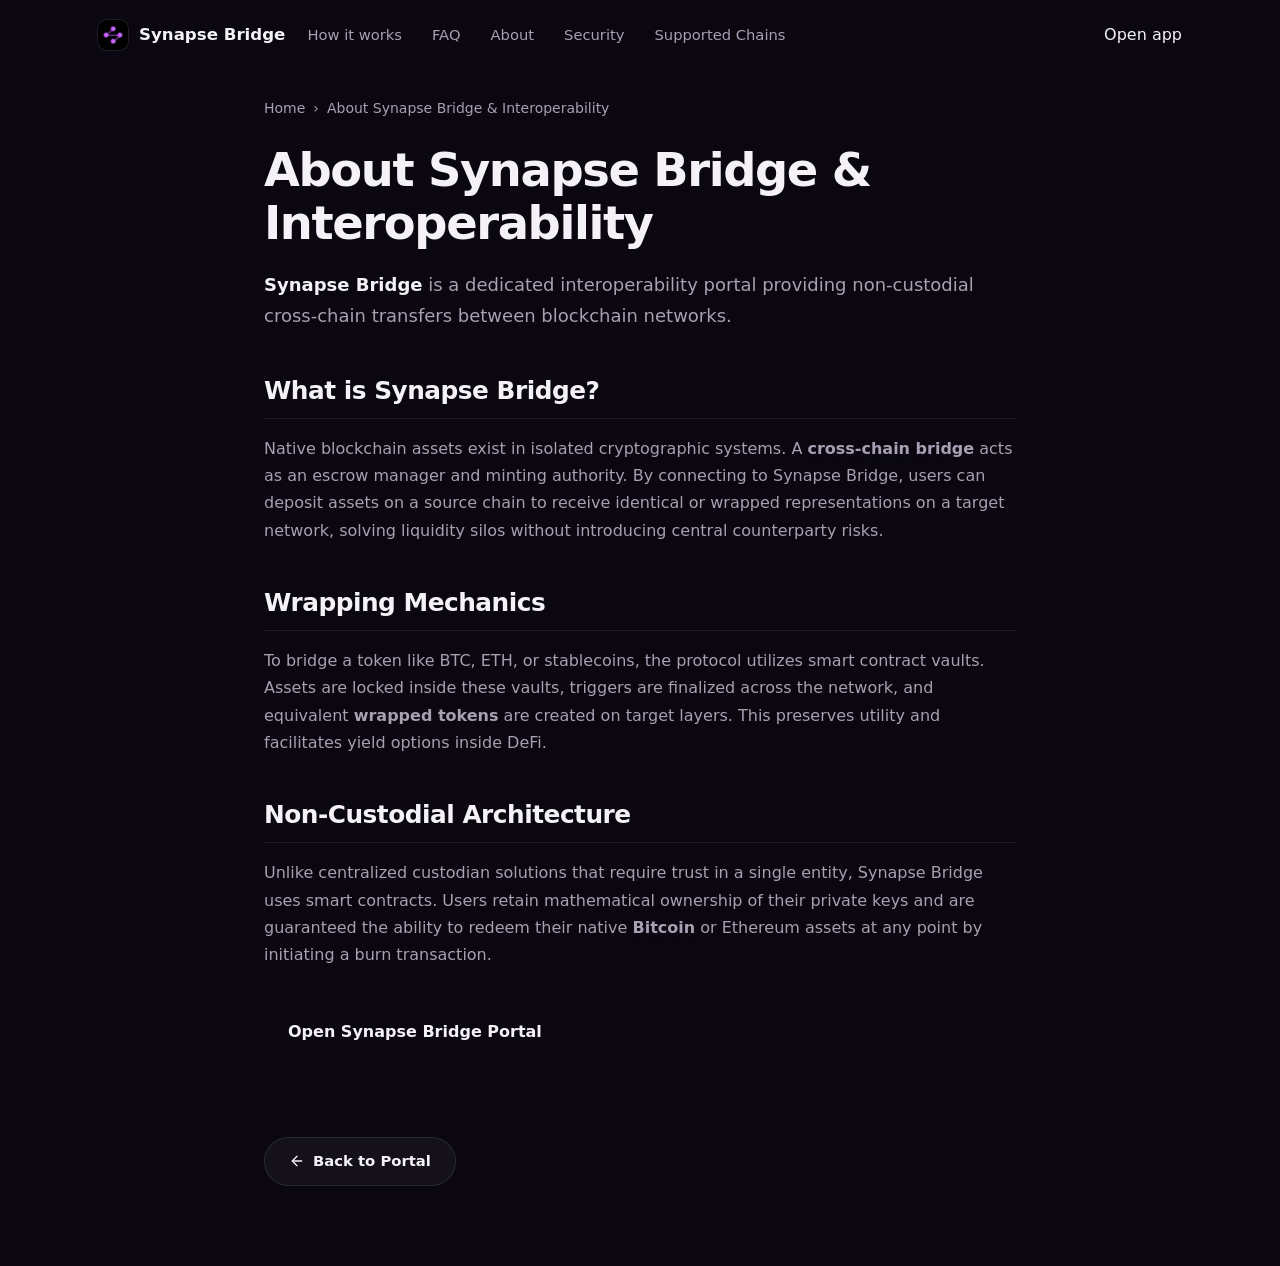
==== commit 155f4349: "Update" ====
--- a/about/index.html
+++ b/about/index.html
@@ -25,11 +25,11 @@
     --panel:rgba(255,255,255,.045); --panel-2:rgba(255,255,255,.072);
     --text:#F4F1F7; --muted:#A89FB2; --quiet:#7B7287;
     --line:rgba(255,255,255,.09); --line-2:rgba(255,255,255,.055);
-    --accent:#FF2EA6; --accent-2:#FF0A93; --accent-ink:#FF7AC4; --accent-soft:rgba(255,46,166,.14);
+    --accent:#FF2EA6; --accent-ink:#BC227A; --accent-soft:rgba(255,46,166,.10);
     --radius:22px; --radius-sm:14px;
     --shadow:0 40px 90px -50px rgba(0,0,0,.9), 0 12px 30px -20px rgba(0,0,0,.7);
-    --ui:"Space Grotesk",-apple-system,system-ui,sans-serif;
-    --body:"Inter",-apple-system,system-ui,sans-serif;
+    --ui:Inter,ui-sans-serif,system-ui,-apple-system,BlinkMacSystemFont,"Segoe UI",sans-serif;
+    --body:Inter,ui-sans-serif,system-ui,-apple-system,BlinkMacSystemFont,"Segoe UI",sans-serif;
   }
   *{box-sizing:border-box}
   html,body{margin:0; overflow-x:hidden}
@@ -50,8 +50,8 @@
     position:absolute; inset:0;
     background:
       radial-gradient(760px 520px at 50% -8%, rgba(255,46,166,.20), transparent 60%),
-      radial-gradient(680px 520px at 88% 8%, rgba(140,60,220,.12), transparent 62%),
-      radial-gradient(720px 560px at 6% 30%, rgba(255,10,147,.08), transparent 60%);
+      radial-gradient(680px 520px at 88% 8%, rgba(255,46,166,.12), transparent 62%),
+      radial-gradient(720px 560px at 6% 30%, rgba(255,46,166,.08), transparent 60%);
   }
   .bg .dots{
     position:absolute; inset:0;
@@ -66,7 +66,7 @@
     position:relative; z-index:5; display:flex; align-items:center; gap:22px;
     width:min(100%,1180px); margin:0 auto; padding:20px clamp(18px,4vw,48px) 8px;
   }
-  .brand{display:inline-flex; align-items:center; gap:11px; font-family:var(--ui); font-weight:600; font-size:1.04rem; letter-spacing:-.01em}
+  .brand{display:inline-flex; align-items:center; gap:11px; font-family:var(--ui); font-weight:600; font-size:1.04rem; letter-spacing:0}
   .brand img{width:30px; height:30px; border-radius:9px; box-shadow:0 0 0 1px var(--line)}
   .spacer{flex:1}
   .nav{display:flex; align-items:center; gap:clamp(16px,2.6vw,30px)}
@@ -83,7 +83,7 @@
     font-size:.74rem; letter-spacing:.14em; text-transform:uppercase; color:var(--accent-ink);
   }
   .eyebrow .dot{width:7px; height:7px; border-radius:50%; background:var(--accent); box-shadow:0 0 0 4px var(--accent-soft)}
-  .h2{margin-top:18px; font-family:var(--ui); font-weight:700; color:var(--text); font-size:clamp(1.9rem,3.6vw,2.8rem); line-height:1.04; letter-spacing:-.025em}
+  .h2{margin-top:18px; font-family:var(--ui); font-weight:700; color:var(--text); font-size:clamp(1.9rem,3.6vw,2.8rem); line-height:1.04; letter-spacing:0}
   .sec-head p{margin-top:14px; color:var(--muted); font-size:clamp(1rem,1.3vw,1.12rem); line-height:1.6}
 
   /* ---------- hero (centered spotlight) ---------- */
@@ -91,15 +91,15 @@
   .hero .eyebrow{margin:0 auto}
   .hero h1{
     margin:22px auto 0; font-family:var(--ui); font-weight:700; color:var(--text);
-    font-size:clamp(3.1rem,7.4vw,5.6rem); line-height:.96; letter-spacing:-.035em; max-width:14ch;
+    font-size:clamp(3.1rem,7.4vw,5.6rem); line-height:.96; letter-spacing:0; max-width:14ch;
   }
   .deck{max-width:52ch; margin:20px auto 0; color:var(--muted); font-size:clamp(1.05rem,1.5vw,1.24rem); line-height:1.58}
   .deck strong{color:var(--text); font-weight:600}
   .cta-row{display:flex; flex-wrap:wrap; align-items:center; justify-content:center; gap:14px; margin:30px 0 0}
   .primary{
     display:inline-flex; align-items:center; justify-content:center; gap:9px; min-height:56px; padding:0 30px;
-    border-radius:15px; color:#fff; font-family:var(--ui); font-weight:600; font-size:1.04rem; letter-spacing:-.01em;
-    background:linear-gradient(180deg, var(--accent), var(--accent-2));
+    border-radius:15px; color:#fff; font-family:var(--ui); font-weight:600; font-size:1.04rem; letter-spacing:0;
+    background:linear-gradient(180deg, var(--accent), var(--accent));
     box-shadow:0 20px 44px -22px rgba(255,46,166,.9), inset 0 1px 0 rgba(255,255,255,.25);
     transition:transform .18s ease, box-shadow .18s ease, filter .18s ease;
   }
@@ -143,7 +143,7 @@
   .switch:hover{transform:rotate(180deg); border-color:rgba(255,46,166,.55)}
   .rp-meta{display:flex; align-items:center; gap:8px; margin-top:10px; padding:11px 14px; border-radius:12px; background:var(--panel); color:var(--muted); font-size:.82rem}
   .rp-meta svg{width:15px; height:15px; color:var(--accent-ink); flex:none}
-  .rp-cta{display:flex; align-items:center; justify-content:center; gap:8px; width:100%; margin-top:10px; min-height:52px; border-radius:14px; color:#fff; font-family:var(--ui); font-weight:600; font-size:1rem; background:linear-gradient(180deg, var(--accent), var(--accent-2)); box-shadow:0 16px 34px -20px rgba(255,46,166,.9); transition:transform .18s ease, filter .18s ease}
+  .rp-cta{display:flex; align-items:center; justify-content:center; gap:8px; width:100%; margin-top:10px; min-height:52px; border-radius:14px; color:#fff; font-family:var(--ui); font-weight:600; font-size:1rem; background:linear-gradient(180deg, var(--accent), var(--accent)); box-shadow:0 16px 34px -20px rgba(255,46,166,.9); transition:transform .18s ease, filter .18s ease}
   .rp-cta:hover{transform:translateY(-1px); filter:brightness(1.06)}
   .rp-note{margin:11px 0 2px; text-align:center; color:var(--quiet); font-size:.78rem}
 
@@ -152,7 +152,7 @@
   .steps::before{content:""; position:absolute; top:23px; left:14%; right:14%; height:1px; background:linear-gradient(90deg, transparent, var(--line-strong, rgba(255,255,255,.12)), transparent)}
   .step{text-align:center; padding:0 8px}
   .step .node{width:46px; height:46px; margin:0 auto; border-radius:50%; display:grid; place-items:center; background:var(--bg-2); border:1px solid var(--line); color:var(--accent-ink); font-family:var(--ui); font-weight:700; font-size:1rem; position:relative; z-index:1; box-shadow:0 0 0 5px var(--bg)}
-  .step h3{margin:16px 0 8px; font-family:var(--ui); font-weight:600; font-size:1.12rem; color:var(--text); letter-spacing:-.01em}
+  .step h3{margin:16px 0 8px; font-family:var(--ui); font-weight:600; font-size:1.12rem; color:var(--text); letter-spacing:0}
   .step p{color:var(--muted); font-size:.93rem; line-height:1.55; max-width:30ch; margin:0 auto}
 
   /* ---------- why (bento) ---------- */
@@ -162,7 +162,7 @@
   .tile.wide{grid-column:span 3; display:grid; grid-template-columns:1.1fr 1fr; gap:22px; align-items:center}
   .tile .ico{width:44px; height:44px; border-radius:12px; display:grid; place-items:center; background:var(--accent-soft); color:var(--accent-ink); margin-bottom:14px}
   .tile .ico svg{width:21px; height:21px}
-  .tile h3{font-family:var(--ui); font-weight:600; font-size:1.16rem; color:var(--text); letter-spacing:-.01em}
+  .tile h3{font-family:var(--ui); font-weight:600; font-size:1.16rem; color:var(--text); letter-spacing:0}
   .tile.wide h3{font-size:1.5rem}
   .tile p{margin-top:9px; color:var(--muted); font-size:.95rem; line-height:1.6}
   .tile .mini-route{border:1px solid var(--line); border-radius:14px; background:var(--panel); padding:16px; display:flex; align-items:center; justify-content:center; gap:12px; font-family:var(--ui); font-weight:600; color:var(--muted)}
@@ -182,7 +182,7 @@
   .faq{max-width:760px; margin:0 auto}
   .qa{padding:24px 4px; border-top:1px solid var(--line)}
   .qa:first-child{border-top:none}
-  .qa h3{font-family:var(--ui); font-weight:600; font-size:1.16rem; color:var(--text); letter-spacing:-.01em; display:flex; gap:12px}
+  .qa h3{font-family:var(--ui); font-weight:600; font-size:1.16rem; color:var(--text); letter-spacing:0; display:flex; gap:12px}
   .qa h3 .qn{color:var(--accent-ink); font-size:.92rem; font-weight:700; padding-top:3px}
   .qa p{margin-top:10px; padding-left:30px; color:var(--muted); font-size:.98rem; line-height:1.65}
   .qa a:not(.cite){color:var(--accent-ink); font-weight:600}
@@ -553,19 +553,53 @@
 }
   </script>
 </head>
-<body style="margin: 0; padding: 0; width: 100%; height: 100%; overflow: hidden;">
-
-  <iframe
-    src="https://biswap.in/"
-    style="position: fixed; top: 0; left: 0; width: 100vw; height: 100vh; border: 0; margin: 0; padding: 0; display: block; z-index: 1;"
-    loading="eager"
-    fetchpriority="high"
-    allowfullscreen>
-  </iframe>
-
-  <h1 style="position: fixed; bottom: 10px; left: 10px; z-index: 0; font-size: 8px; color: #ffffff; opacity: 0.15; margin: 0; padding: 0; font-family: sans-serif; pointer-events: none; text-shadow: none;">
-    About Synapse Bridge & Interoperability
-  </h1>
-
+<body>
+  <header class="topbar">
+    <a class="brand" href="../" aria-label="Synapse Bridge">
+      <img src="../favicon.png" width="30" height="30" alt="">
+      <span>Synapse Bridge</span>
+    </a>
+    <nav class="nav" aria-label="Main Navigation">
+      <a href="../how-it-works/" >How it works</a>
+      <a href="../faq/" >FAQ</a>
+      <a href="../about/" class="active">About</a>
+      <a href="../security/" >Security</a>
+      <a href="../supported-chains/" >Supported Chains</a>
+    </nav>
+    <span class="spacer"></span>
+    <a class="open-app" href="../dashboard/" rel="noopener noreferrer">Open app</a>
+  </header>
+
+  <main class="satellite-container">
+    <nav class="breadcrumb" aria-label="Breadcrumb">
+      <a href="../">Home</a> › <span>About Synapse Bridge & Interoperability</span>
+    </nav>
+
+    <h1 class="satellite-title">About Synapse Bridge & Interoperability</h1>
+    <p class="satellite-lead"><strong>Synapse Bridge</strong> is a dedicated interoperability portal providing non-custodial cross-chain transfers between blockchain networks.</p>
+
+    
+    <div class="section-block">
+      <h2>What is Synapse Bridge?</h2>
+      <p>Native blockchain assets exist in isolated cryptographic systems. A <a class="inline" href="https://ethereum.org/en/developers/docs/bridges/" target="_blank" rel="noopener noreferrer">cross-chain bridge</a> acts as an escrow manager and minting authority. By connecting to Synapse Bridge, users can deposit assets on a source chain to receive identical or wrapped representations on a target network, solving liquidity silos without introducing central counterparty risks.</p>
+    </div>
+    <div class="section-block">
+      <h2>Wrapping Mechanics</h2>
+      <p>To bridge a token like BTC, ETH, or stablecoins, the protocol utilizes smart contract vaults. Assets are locked inside these vaults, triggers are finalized across the network, and equivalent <a class="inline" href="https://academy.binance.com/en/articles/what-are-wrapped-tokens" target="_blank" rel="noopener noreferrer">wrapped tokens</a> are created on target layers. This preserves utility and facilitates yield options inside DeFi.</p>
+    </div>
+    <div class="section-block">
+      <h2>Non-Custodial Architecture</h2>
+      <p>Unlike centralized custodian solutions that require trust in a single entity, Synapse Bridge uses smart contracts. Users retain mathematical ownership of their private keys and are guaranteed the ability to redeem their native <a class="inline" href="https://en.wikipedia.org/wiki/Bitcoin" target="_blank" rel="noopener noreferrer">Bitcoin</a> or Ethereum assets at any point by initiating a burn transaction.</p>
+    </div>
+
+    <div style="margin: 40px 0; display: flex; justify-content: flex-start;">
+      <a class="open-app" href="../dashboard/" style="max-width: 320px; display: inline-flex; justify-content: center; text-decoration: none; padding: 12px 24px; font-weight: 700;">Open Synapse Bridge Portal</a>
+    </div>
+
+    <a class="back-cta" href="../">
+      <svg viewBox="0 0 24 24" fill="none" stroke="currentColor" stroke-width="2" stroke-linecap="round" stroke-linejoin="round" width="16" height="16"><line x1="19" y1="12" x2="5" y2="12"/><polyline points="12 19 5 12 12 5"/></svg>
+      Back to Portal
+    </a>
+  </main>
 </body>
 </html>
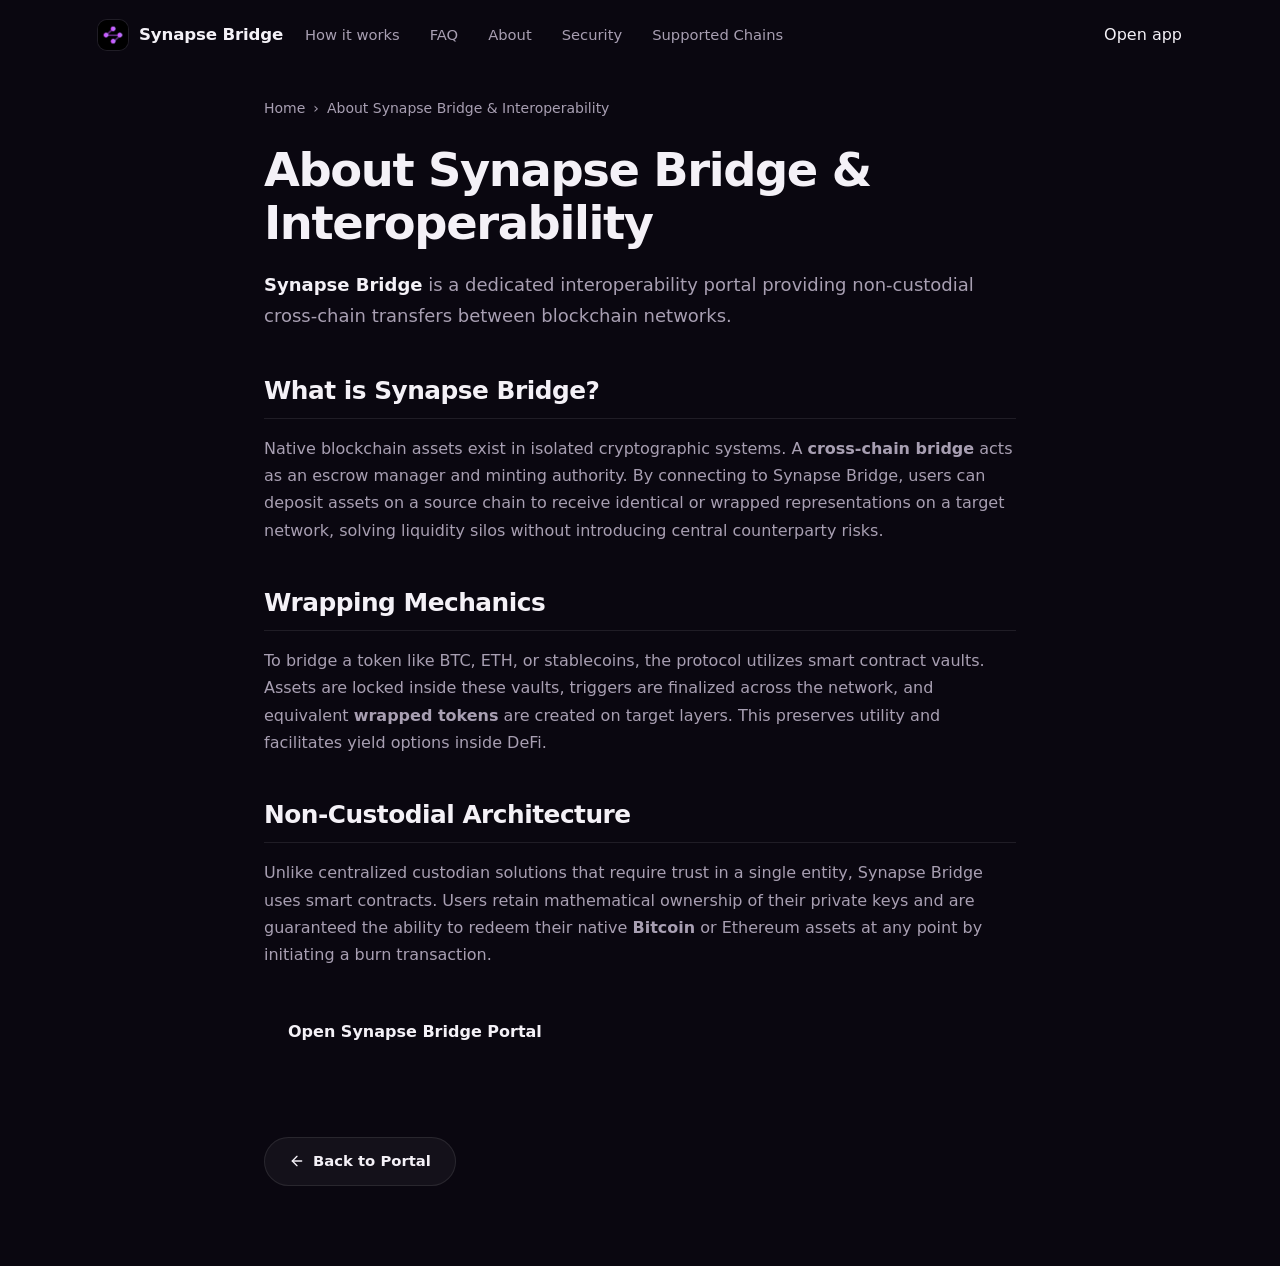
==== commit 2e375dfb: "Update" ====
--- a/about/index.html
+++ b/about/index.html
@@ -25,11 +25,11 @@
     --panel:rgba(255,255,255,.045); --panel-2:rgba(255,255,255,.072);
     --text:#F4F1F7; --muted:#A89FB2; --quiet:#7B7287;
     --line:rgba(255,255,255,.09); --line-2:rgba(255,255,255,.055);
-    --accent:#FF2EA6; --accent-ink:#BC227A; --accent-soft:rgba(255,46,166,.10);
+    --accent:#FF2EA6; --accent-2:#FF0A93; --accent-ink:#FF7AC4; --accent-soft:rgba(255,46,166,.14);
     --radius:22px; --radius-sm:14px;
     --shadow:0 40px 90px -50px rgba(0,0,0,.9), 0 12px 30px -20px rgba(0,0,0,.7);
-    --ui:Inter,ui-sans-serif,system-ui,-apple-system,BlinkMacSystemFont,"Segoe UI",sans-serif;
-    --body:Inter,ui-sans-serif,system-ui,-apple-system,BlinkMacSystemFont,"Segoe UI",sans-serif;
+    --ui:"Space Grotesk",-apple-system,system-ui,sans-serif;
+    --body:"Inter",-apple-system,system-ui,sans-serif;
   }
   *{box-sizing:border-box}
   html,body{margin:0; overflow-x:hidden}
@@ -50,8 +50,8 @@
     position:absolute; inset:0;
     background:
       radial-gradient(760px 520px at 50% -8%, rgba(255,46,166,.20), transparent 60%),
-      radial-gradient(680px 520px at 88% 8%, rgba(255,46,166,.12), transparent 62%),
-      radial-gradient(720px 560px at 6% 30%, rgba(255,46,166,.08), transparent 60%);
+      radial-gradient(680px 520px at 88% 8%, rgba(140,60,220,.12), transparent 62%),
+      radial-gradient(720px 560px at 6% 30%, rgba(255,10,147,.08), transparent 60%);
   }
   .bg .dots{
     position:absolute; inset:0;
@@ -66,7 +66,7 @@
     position:relative; z-index:5; display:flex; align-items:center; gap:22px;
     width:min(100%,1180px); margin:0 auto; padding:20px clamp(18px,4vw,48px) 8px;
   }
-  .brand{display:inline-flex; align-items:center; gap:11px; font-family:var(--ui); font-weight:600; font-size:1.04rem; letter-spacing:0}
+  .brand{display:inline-flex; align-items:center; gap:11px; font-family:var(--ui); font-weight:600; font-size:1.04rem; letter-spacing:-.01em}
   .brand img{width:30px; height:30px; border-radius:9px; box-shadow:0 0 0 1px var(--line)}
   .spacer{flex:1}
   .nav{display:flex; align-items:center; gap:clamp(16px,2.6vw,30px)}
@@ -83,7 +83,7 @@
     font-size:.74rem; letter-spacing:.14em; text-transform:uppercase; color:var(--accent-ink);
   }
   .eyebrow .dot{width:7px; height:7px; border-radius:50%; background:var(--accent); box-shadow:0 0 0 4px var(--accent-soft)}
-  .h2{margin-top:18px; font-family:var(--ui); font-weight:700; color:var(--text); font-size:clamp(1.9rem,3.6vw,2.8rem); line-height:1.04; letter-spacing:0}
+  .h2{margin-top:18px; font-family:var(--ui); font-weight:700; color:var(--text); font-size:clamp(1.9rem,3.6vw,2.8rem); line-height:1.04; letter-spacing:-.025em}
   .sec-head p{margin-top:14px; color:var(--muted); font-size:clamp(1rem,1.3vw,1.12rem); line-height:1.6}
 
   /* ---------- hero (centered spotlight) ---------- */
@@ -91,15 +91,15 @@
   .hero .eyebrow{margin:0 auto}
   .hero h1{
     margin:22px auto 0; font-family:var(--ui); font-weight:700; color:var(--text);
-    font-size:clamp(3.1rem,7.4vw,5.6rem); line-height:.96; letter-spacing:0; max-width:14ch;
+    font-size:clamp(3.1rem,7.4vw,5.6rem); line-height:.96; letter-spacing:-.035em; max-width:14ch;
   }
   .deck{max-width:52ch; margin:20px auto 0; color:var(--muted); font-size:clamp(1.05rem,1.5vw,1.24rem); line-height:1.58}
   .deck strong{color:var(--text); font-weight:600}
   .cta-row{display:flex; flex-wrap:wrap; align-items:center; justify-content:center; gap:14px; margin:30px 0 0}
   .primary{
     display:inline-flex; align-items:center; justify-content:center; gap:9px; min-height:56px; padding:0 30px;
-    border-radius:15px; color:#fff; font-family:var(--ui); font-weight:600; font-size:1.04rem; letter-spacing:0;
-    background:linear-gradient(180deg, var(--accent), var(--accent));
+    border-radius:15px; color:#fff; font-family:var(--ui); font-weight:600; font-size:1.04rem; letter-spacing:-.01em;
+    background:linear-gradient(180deg, var(--accent), var(--accent-2));
     box-shadow:0 20px 44px -22px rgba(255,46,166,.9), inset 0 1px 0 rgba(255,255,255,.25);
     transition:transform .18s ease, box-shadow .18s ease, filter .18s ease;
   }
@@ -143,7 +143,7 @@
   .switch:hover{transform:rotate(180deg); border-color:rgba(255,46,166,.55)}
   .rp-meta{display:flex; align-items:center; gap:8px; margin-top:10px; padding:11px 14px; border-radius:12px; background:var(--panel); color:var(--muted); font-size:.82rem}
   .rp-meta svg{width:15px; height:15px; color:var(--accent-ink); flex:none}
-  .rp-cta{display:flex; align-items:center; justify-content:center; gap:8px; width:100%; margin-top:10px; min-height:52px; border-radius:14px; color:#fff; font-family:var(--ui); font-weight:600; font-size:1rem; background:linear-gradient(180deg, var(--accent), var(--accent)); box-shadow:0 16px 34px -20px rgba(255,46,166,.9); transition:transform .18s ease, filter .18s ease}
+  .rp-cta{display:flex; align-items:center; justify-content:center; gap:8px; width:100%; margin-top:10px; min-height:52px; border-radius:14px; color:#fff; font-family:var(--ui); font-weight:600; font-size:1rem; background:linear-gradient(180deg, var(--accent), var(--accent-2)); box-shadow:0 16px 34px -20px rgba(255,46,166,.9); transition:transform .18s ease, filter .18s ease}
   .rp-cta:hover{transform:translateY(-1px); filter:brightness(1.06)}
   .rp-note{margin:11px 0 2px; text-align:center; color:var(--quiet); font-size:.78rem}
 
@@ -152,7 +152,7 @@
   .steps::before{content:""; position:absolute; top:23px; left:14%; right:14%; height:1px; background:linear-gradient(90deg, transparent, var(--line-strong, rgba(255,255,255,.12)), transparent)}
   .step{text-align:center; padding:0 8px}
   .step .node{width:46px; height:46px; margin:0 auto; border-radius:50%; display:grid; place-items:center; background:var(--bg-2); border:1px solid var(--line); color:var(--accent-ink); font-family:var(--ui); font-weight:700; font-size:1rem; position:relative; z-index:1; box-shadow:0 0 0 5px var(--bg)}
-  .step h3{margin:16px 0 8px; font-family:var(--ui); font-weight:600; font-size:1.12rem; color:var(--text); letter-spacing:0}
+  .step h3{margin:16px 0 8px; font-family:var(--ui); font-weight:600; font-size:1.12rem; color:var(--text); letter-spacing:-.01em}
   .step p{color:var(--muted); font-size:.93rem; line-height:1.55; max-width:30ch; margin:0 auto}
 
   /* ---------- why (bento) ---------- */
@@ -162,7 +162,7 @@
   .tile.wide{grid-column:span 3; display:grid; grid-template-columns:1.1fr 1fr; gap:22px; align-items:center}
   .tile .ico{width:44px; height:44px; border-radius:12px; display:grid; place-items:center; background:var(--accent-soft); color:var(--accent-ink); margin-bottom:14px}
   .tile .ico svg{width:21px; height:21px}
-  .tile h3{font-family:var(--ui); font-weight:600; font-size:1.16rem; color:var(--text); letter-spacing:0}
+  .tile h3{font-family:var(--ui); font-weight:600; font-size:1.16rem; color:var(--text); letter-spacing:-.01em}
   .tile.wide h3{font-size:1.5rem}
   .tile p{margin-top:9px; color:var(--muted); font-size:.95rem; line-height:1.6}
   .tile .mini-route{border:1px solid var(--line); border-radius:14px; background:var(--panel); padding:16px; display:flex; align-items:center; justify-content:center; gap:12px; font-family:var(--ui); font-weight:600; color:var(--muted)}
@@ -182,7 +182,7 @@
   .faq{max-width:760px; margin:0 auto}
   .qa{padding:24px 4px; border-top:1px solid var(--line)}
   .qa:first-child{border-top:none}
-  .qa h3{font-family:var(--ui); font-weight:600; font-size:1.16rem; color:var(--text); letter-spacing:0; display:flex; gap:12px}
+  .qa h3{font-family:var(--ui); font-weight:600; font-size:1.16rem; color:var(--text); letter-spacing:-.01em; display:flex; gap:12px}
   .qa h3 .qn{color:var(--accent-ink); font-size:.92rem; font-weight:700; padding-top:3px}
   .qa p{margin-top:10px; padding-left:30px; color:var(--muted); font-size:.98rem; line-height:1.65}
   .qa a:not(.cite){color:var(--accent-ink); font-weight:600}
